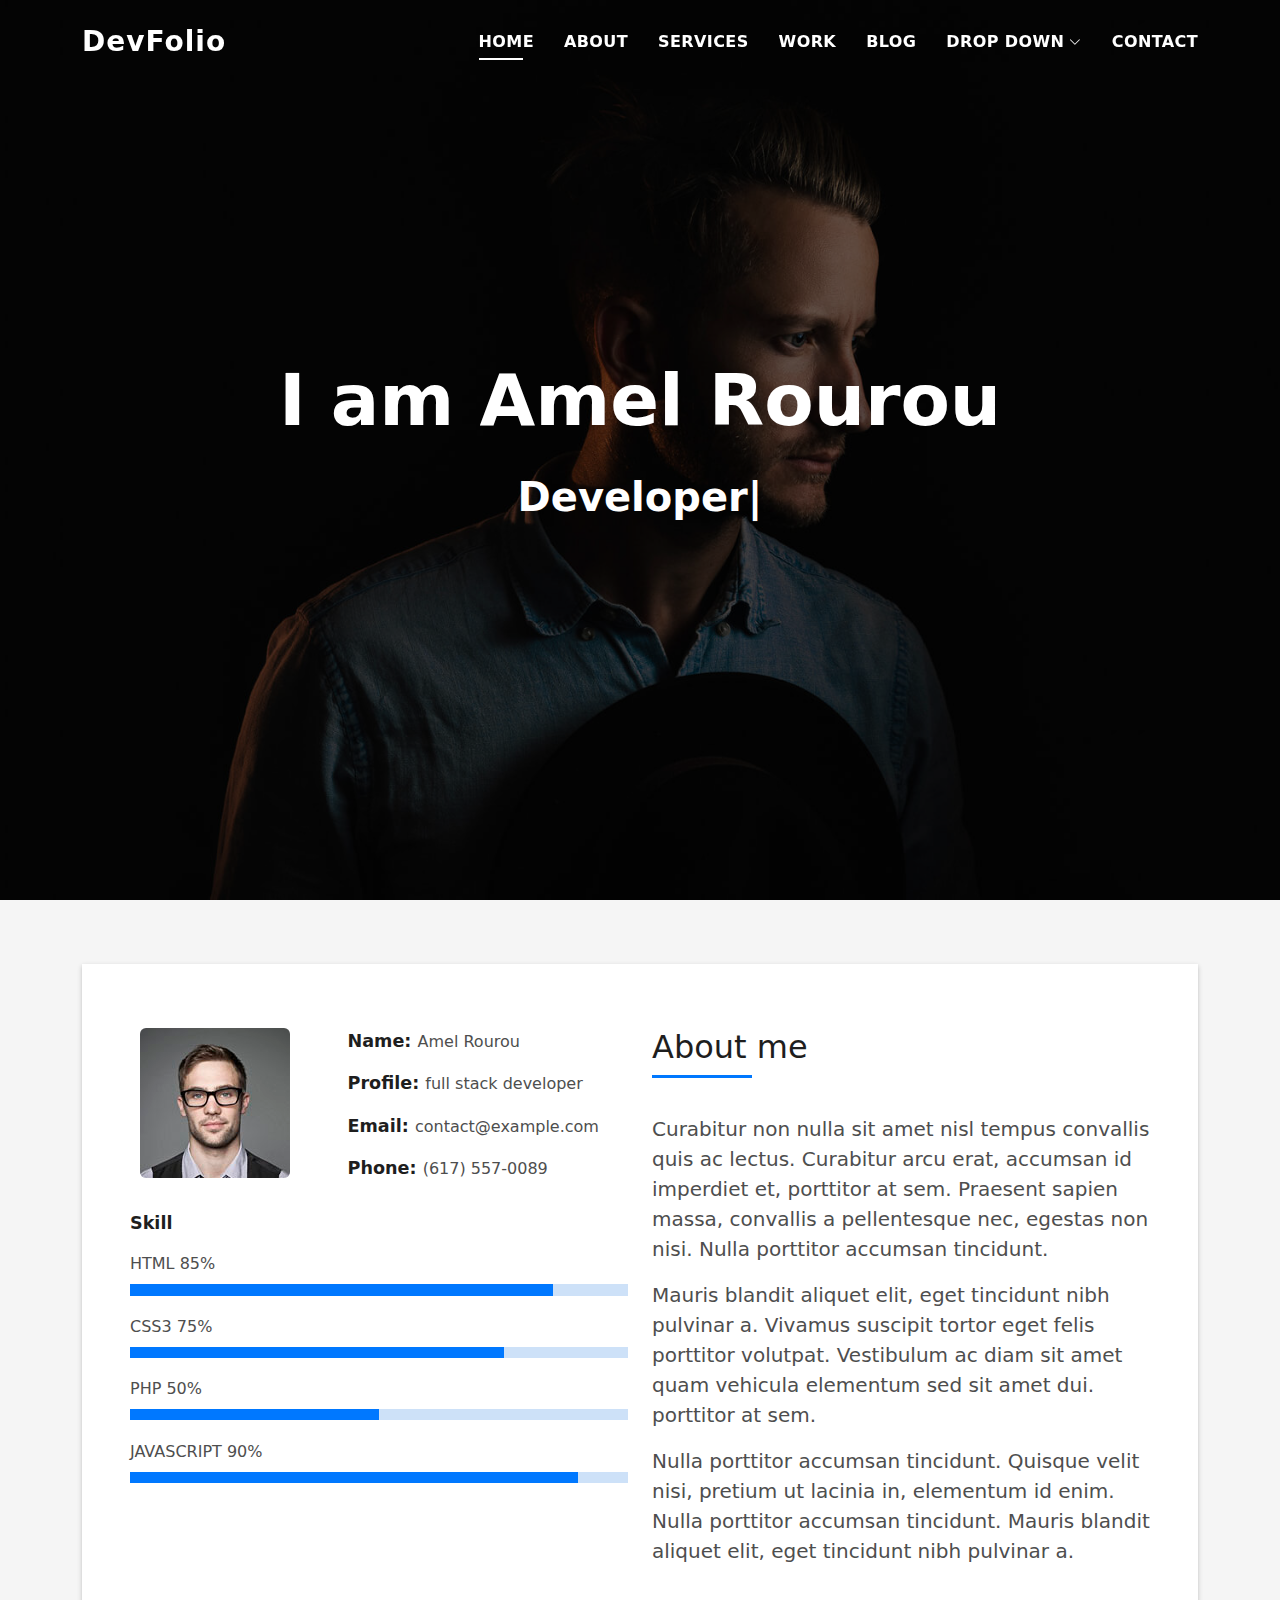
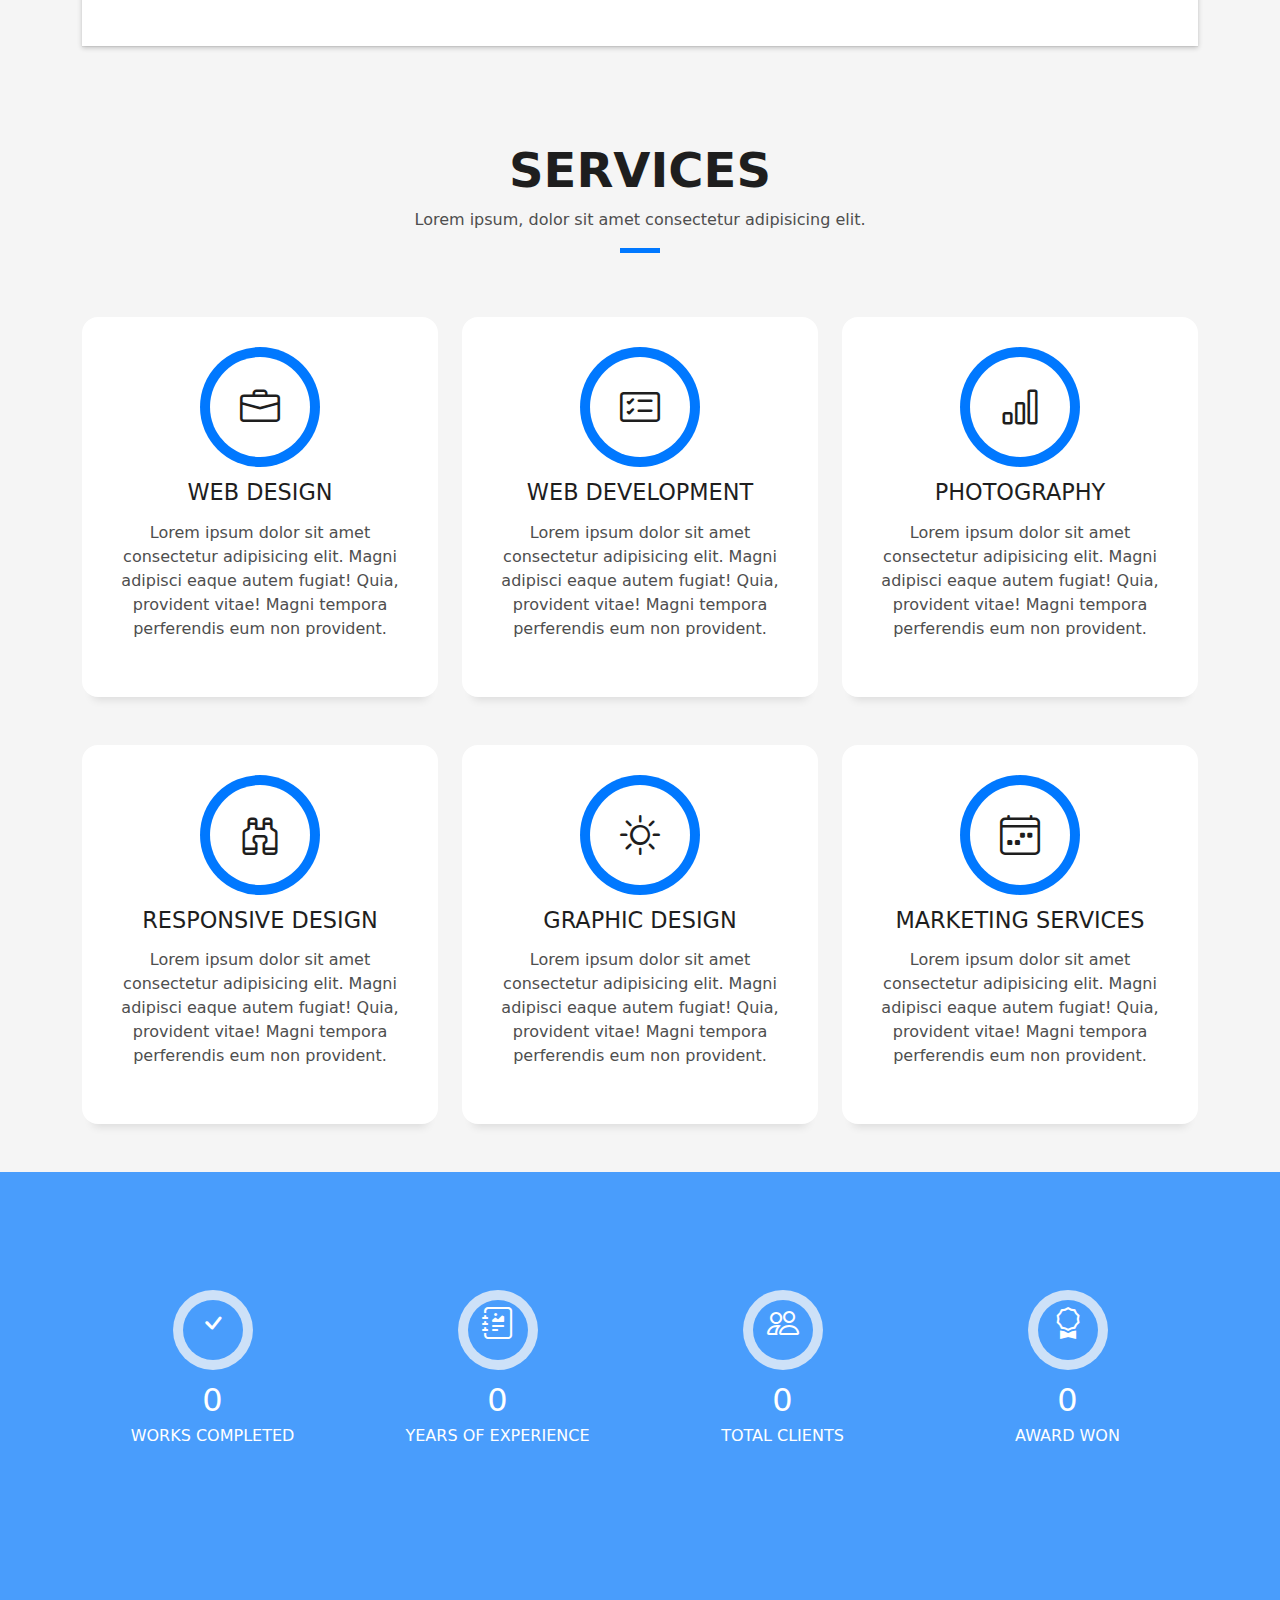
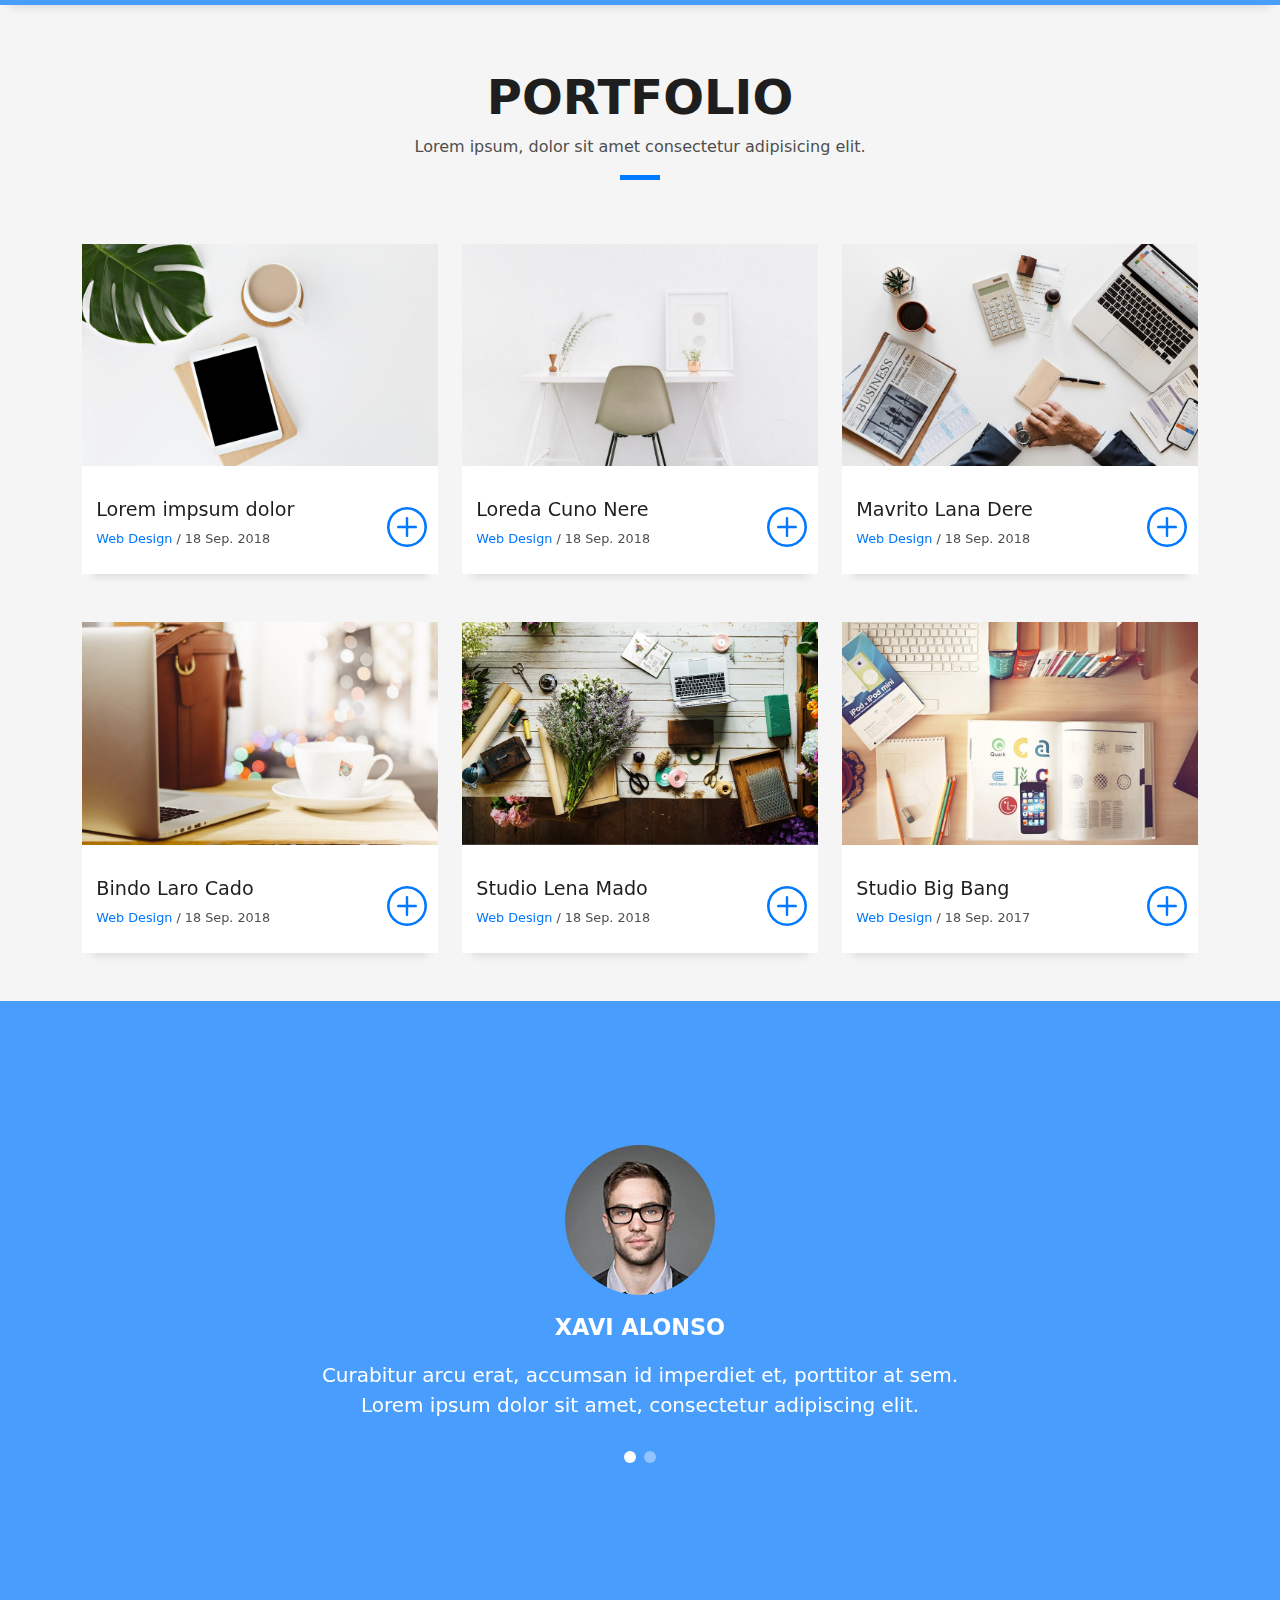
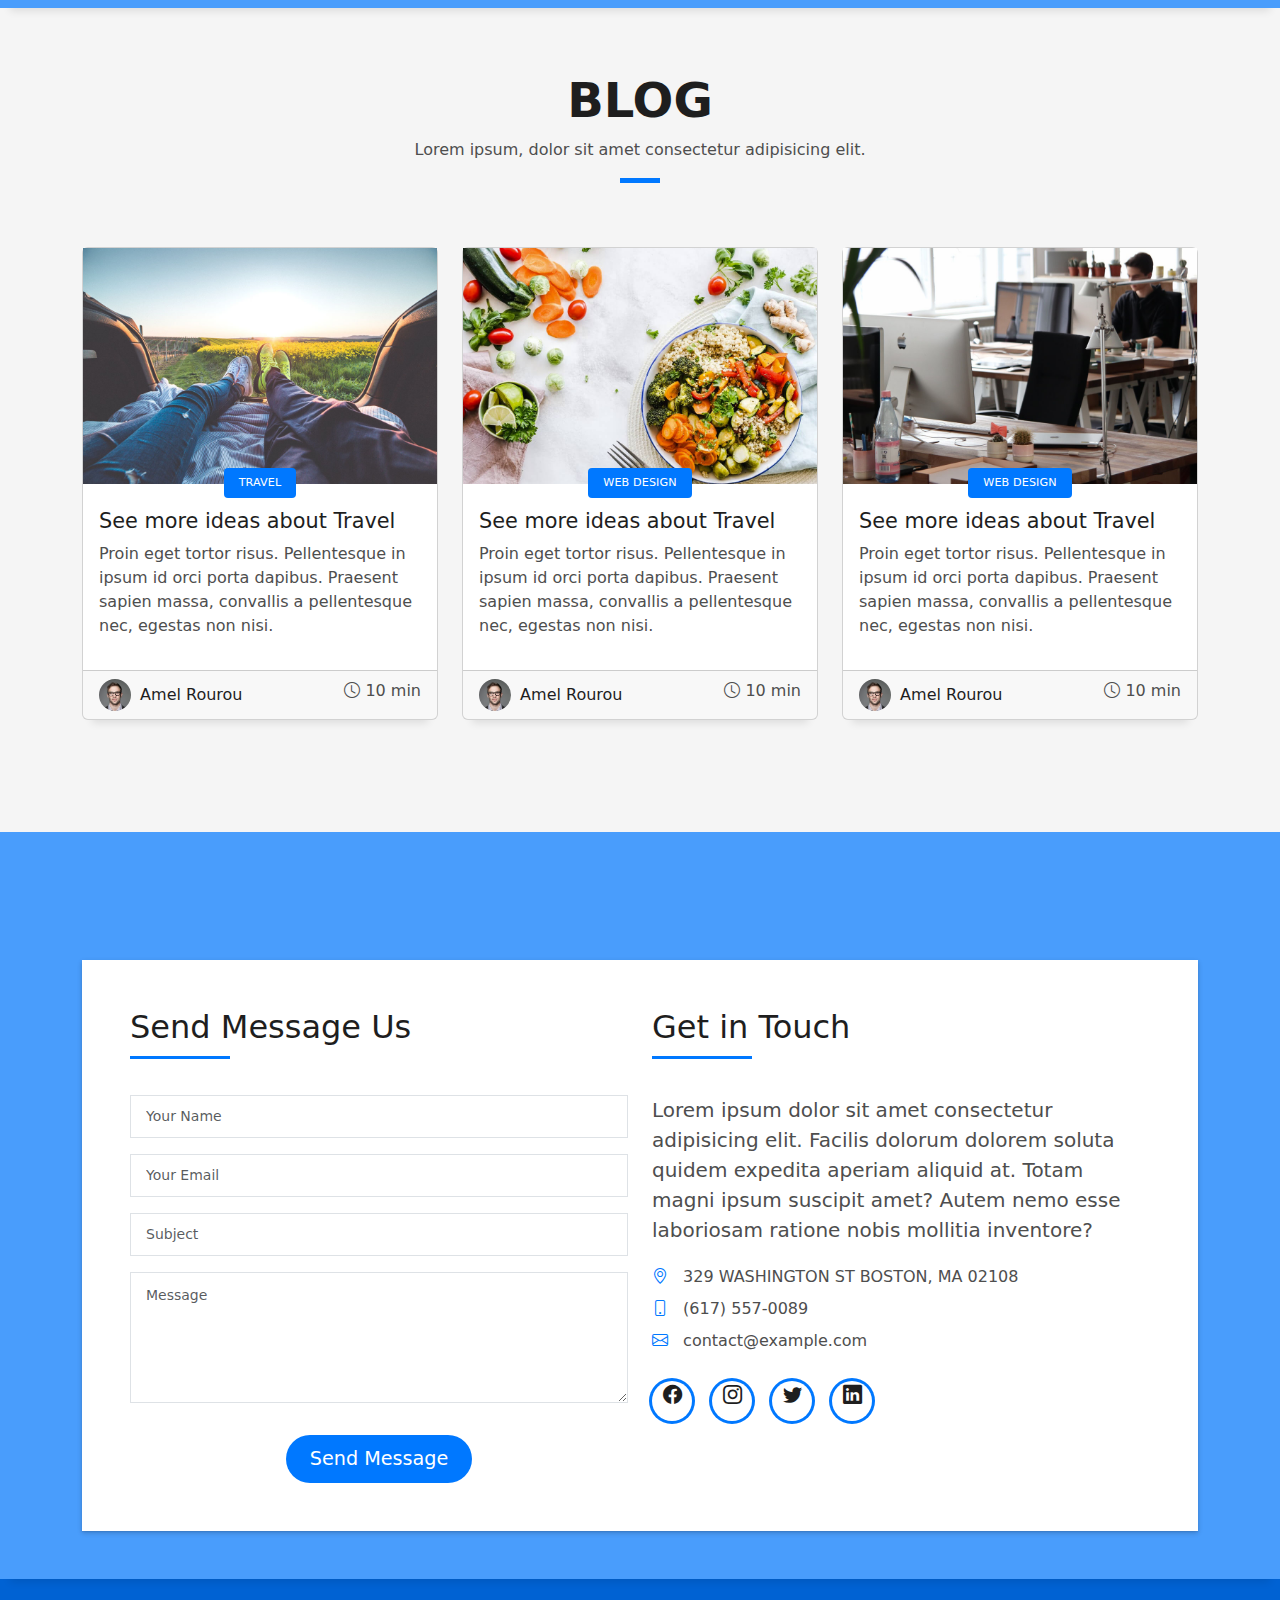
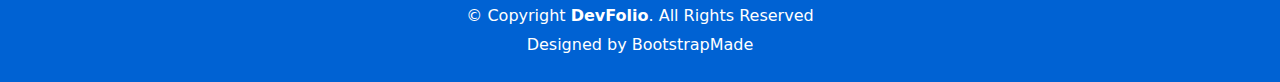
==== index.html @ 7b9ba99e "first commit" ====
<!DOCTYPE html>
<html lang="en">
  <head>
    <meta charset="utf-8" />
    <meta content="width=device-width, initial-scale=1.0" name="viewport" />

    <title>DevFolio Bootstrap Portfolio Template - Index</title>
    <meta content="" name="description" />
    <meta content="" name="keywords" />

    <!-- Favicons -->
    <link href="assets/img/favicon.png" rel="icon" />
    <link href="assets/img/apple-touch-icon.png" rel="apple-touch-icon" />

    <!-- Vendor CSS Files -->
    <link
      href="assets/vendor/bootstrap/css/bootstrap.min.css"
      rel="stylesheet"
    />
    <link
      href="assets/vendor/bootstrap-icons/bootstrap-icons.css"
      rel="stylesheet"
    />
    <link
      href="assets/vendor/glightbox/css/glightbox.min.css"
      rel="stylesheet"
    />
    <link href="assets/vendor/swiper/swiper-bundle.min.css" rel="stylesheet" />

    <!-- Template Main CSS File -->
    <link href="assets/css/style.css" rel="stylesheet" />

    <!-- =======================================================
  * Template Name: DevFolio
  * Updated: May 30 2023 with Bootstrap v5.3.0
  * Template URL: https://bootstrapmade.com/devfolio-bootstrap-portfolio-html-template/
  * Author: BootstrapMade.com
  * License: https://bootstrapmade.com/license/
  ======================================================== -->
  </head>

  <body>
    <!-- ======= Header ======= -->
    <header id="header" class="fixed-top">
      <div class="container d-flex align-items-center justify-content-between">
        <h1 class="logo"><a href="index.html">DevFolio</a></h1>
        <!-- Uncomment below if you prefer to use an image logo -->
        <!-- <a href="index.html" class="logo"><img src="assets/img/logo.png" alt="" class="img-fluid"></a>-->

        <nav id="navbar" class="navbar">
          <ul>
            <li><a class="nav-link scrollto active" href="#hero">Home</a></li>
            <li><a class="nav-link scrollto" href="#about">About</a></li>
            <li><a class="nav-link scrollto" href="#services">Services</a></li>
            <li><a class="nav-link scrollto" href="#work">Work</a></li>
            <li><a class="nav-link scrollto" href="#blog">Blog</a></li>
            <li class="dropdown">
              <a href="#"
                ><span>Drop Down</span> <i class="bi bi-chevron-down"></i
              ></a>
              <ul>
                <li><a href="#">Drop Down 1</a></li>
                <li class="dropdown">
                  <a href="#"
                    ><span>Deep Drop Down</span>
                    <i class="bi bi-chevron-right"></i
                  ></a>
                  <ul>
                    <li><a href="#">Deep Drop Down 1</a></li>
                    <li><a href="#">Deep Drop Down 2</a></li>
                    <li><a href="#">Deep Drop Down 3</a></li>
                    <li><a href="#">Deep Drop Down 4</a></li>
                    <li><a href="#">Deep Drop Down 5</a></li>
                  </ul>
                </li>
                <li><a href="#">Drop Down 2</a></li>
                <li><a href="#">Drop Down 3</a></li>
                <li><a href="#">Drop Down 4</a></li>
              </ul>
            </li>
            <li><a class="nav-link scrollto" href="#contact">Contact</a></li>
          </ul>
          <i class="bi bi-list mobile-nav-toggle"></i>
        </nav>
        <!-- .navbar -->
      </div>
    </header>
    <!-- End Header -->

    <!-- ======= Hero Section ======= -->
    <div
      id="hero"
      class="hero route bg-image"
      style="background-image: url(assets/img/hero-bg.jpg)"
    >
      <div class="overlay-itro"></div>
      <div class="hero-content display-table">
        <div class="table-cell">
          <div class="container">
            <!--<p class="display-6 color-d">Hello, world!</p>-->
            <h1 class="hero-title mb-4">I am Amel Rourou</h1>
            <p class="hero-subtitle">
              <span
                class="typed"
                data-typed-items=" Developer, Designer, Data ...."
              ></span>
            </p>
            <!-- <p class="pt-3"><a class="btn btn-primary btn js-scroll px-4" href="#about" role="button">Learn More</a></p> -->
          </div>
        </div>
      </div>
    </div>
    <!-- End Hero Section -->

    <main id="main">
      <!-- ======= About Section ======= -->
      <section id="about" class="about-mf sect-pt4 route">
        <div class="container">
          <div class="row">
            <div class="col-sm-12">
              <div class="box-shadow-full">
                <div class="row">
                  <div class="col-md-6">
                    <div class="row">
                      <div class="col-sm-6 col-md-5">
                        <div class="about-img">
                          <img
                            src="assets/img/testimonial-2.jpg"
                            class="img-fluid rounded b-shadow-a"
                            alt=""
                          />
                        </div>
                      </div>
                      <div class="col-sm-6 col-md-7">
                        <div class="about-info">
                          <p>
                            <span class="title-s">Name: </span>
                            <span>Amel Rourou</span>
                          </p>
                          <p>
                            <span class="title-s">Profile: </span>
                            <span>full stack developer</span>
                          </p>
                          <p>
                            <span class="title-s">Email: </span>
                            <span>contact@example.com</span>
                          </p>
                          <p>
                            <span class="title-s">Phone: </span>
                            <span>(617) 557-0089</span>
                          </p>
                        </div>
                      </div>
                    </div>
                    <div class="skill-mf">
                      <p class="title-s">Skill</p>
                      <span>HTML</span> <span class="pull-right">85%</span>
                      <div class="progress">
                        <div
                          class="progress-bar"
                          role="progressbar"
                          style="width: 85%"
                          aria-valuenow="85"
                          aria-valuemin="0"
                          aria-valuemax="100"
                        ></div>
                      </div>
                      <span>CSS3</span> <span class="pull-right">75%</span>
                      <div class="progress">
                        <div
                          class="progress-bar"
                          role="progressbar"
                          style="width: 75%"
                          aria-valuenow="75"
                          aria-valuemin="0"
                          aria-valuemax="100"
                        ></div>
                      </div>
                      <span>PHP</span> <span class="pull-right">50%</span>
                      <div class="progress">
                        <div
                          class="progress-bar"
                          role="progressbar"
                          style="width: 50%"
                          aria-valuenow="50"
                          aria-valuemin="0"
                          aria-valuemax="100"
                        ></div>
                      </div>
                      <span>JAVASCRIPT</span>
                      <span class="pull-right">90%</span>
                      <div class="progress">
                        <div
                          class="progress-bar"
                          role="progressbar"
                          style="width: 90%"
                          aria-valuenow="90"
                          aria-valuemin="0"
                          aria-valuemax="100"
                        ></div>
                      </div>
                    </div>
                  </div>
                  <div class="col-md-6">
                    <div class="about-me pt-4 pt-md-0">
                      <div class="title-box-2">
                        <h5 class="title-left">About me</h5>
                      </div>
                      <p class="lead">
                        Curabitur non nulla sit amet nisl tempus convallis quis
                        ac lectus. Curabitur arcu erat, accumsan id imperdiet
                        et, porttitor at sem. Praesent sapien massa, convallis a
                        pellentesque nec, egestas non nisi. Nulla porttitor
                        accumsan tincidunt.
                      </p>
                      <p class="lead">
                        Mauris blandit aliquet elit, eget tincidunt nibh
                        pulvinar a. Vivamus suscipit tortor eget felis porttitor
                        volutpat. Vestibulum ac diam sit amet quam vehicula
                        elementum sed sit amet dui. porttitor at sem.
                      </p>
                      <p class="lead">
                        Nulla porttitor accumsan tincidunt. Quisque velit nisi,
                        pretium ut lacinia in, elementum id enim. Nulla
                        porttitor accumsan tincidunt. Mauris blandit aliquet
                        elit, eget tincidunt nibh pulvinar a.
                      </p>
                    </div>
                  </div>
                </div>
              </div>
            </div>
          </div>
        </div>
      </section>
      <!-- End About Section -->

      <!-- ======= Services Section ======= -->
      <section id="services" class="services-mf pt-5 route">
        <div class="container">
          <div class="row">
            <div class="col-sm-12">
              <div class="title-box text-center">
                <h3 class="title-a">Services</h3>
                <p class="subtitle-a">
                  Lorem ipsum, dolor sit amet consectetur adipisicing elit.
                </p>
                <div class="line-mf"></div>
              </div>
            </div>
          </div>
          <div class="row">
            <div class="col-md-4">
              <div class="service-box">
                <div class="service-ico">
                  <span class="ico-circle"
                    ><i class="bi bi-briefcase"></i
                  ></span>
                </div>
                <div class="service-content">
                  <h2 class="s-title">Web Design</h2>
                  <p class="s-description text-center">
                    Lorem ipsum dolor sit amet consectetur adipisicing elit.
                    Magni adipisci eaque autem fugiat! Quia, provident vitae!
                    Magni tempora perferendis eum non provident.
                  </p>
                </div>
              </div>
            </div>
            <div class="col-md-4">
              <div class="service-box">
                <div class="service-ico">
                  <span class="ico-circle"
                    ><i class="bi bi-card-checklist"></i
                  ></span>
                </div>
                <div class="service-content">
                  <h2 class="s-title">Web Development</h2>
                  <p class="s-description text-center">
                    Lorem ipsum dolor sit amet consectetur adipisicing elit.
                    Magni adipisci eaque autem fugiat! Quia, provident vitae!
                    Magni tempora perferendis eum non provident.
                  </p>
                </div>
              </div>
            </div>
            <div class="col-md-4">
              <div class="service-box">
                <div class="service-ico">
                  <span class="ico-circle"
                    ><i class="bi bi-bar-chart"></i
                  ></span>
                </div>
                <div class="service-content">
                  <h2 class="s-title">Photography</h2>
                  <p class="s-description text-center">
                    Lorem ipsum dolor sit amet consectetur adipisicing elit.
                    Magni adipisci eaque autem fugiat! Quia, provident vitae!
                    Magni tempora perferendis eum non provident.
                  </p>
                </div>
              </div>
            </div>
            <div class="col-md-4">
              <div class="service-box">
                <div class="service-ico">
                  <span class="ico-circle"
                    ><i class="bi bi-binoculars"></i
                  ></span>
                </div>
                <div class="service-content">
                  <h2 class="s-title">Responsive Design</h2>
                  <p class="s-description text-center">
                    Lorem ipsum dolor sit amet consectetur adipisicing elit.
                    Magni adipisci eaque autem fugiat! Quia, provident vitae!
                    Magni tempora perferendis eum non provident.
                  </p>
                </div>
              </div>
            </div>
            <div class="col-md-4">
              <div class="service-box">
                <div class="service-ico">
                  <span class="ico-circle"
                    ><i class="bi bi-brightness-high"></i
                  ></span>
                </div>
                <div class="service-content">
                  <h2 class="s-title">Graphic Design</h2>
                  <p class="s-description text-center">
                    Lorem ipsum dolor sit amet consectetur adipisicing elit.
                    Magni adipisci eaque autem fugiat! Quia, provident vitae!
                    Magni tempora perferendis eum non provident.
                  </p>
                </div>
              </div>
            </div>
            <div class="col-md-4">
              <div class="service-box">
                <div class="service-ico">
                  <span class="ico-circle"
                    ><i class="bi bi-calendar4-week"></i
                  ></span>
                </div>
                <div class="service-content">
                  <h2 class="s-title">Marketing Services</h2>
                  <p class="s-description text-center">
                    Lorem ipsum dolor sit amet consectetur adipisicing elit.
                    Magni adipisci eaque autem fugiat! Quia, provident vitae!
                    Magni tempora perferendis eum non provident.
                  </p>
                </div>
              </div>
            </div>
          </div>
        </div>
      </section>
      <!-- End Services Section -->

      <!-- ======= Counter Section ======= -->
      <div
        class="section-counter paralax-mf bg-image"
        style="background-image: url(assets/img/counters-bg.jpg)"
      >
        <div class="overlay-mf"></div>
        <div class="container position-relative">
          <div class="row">
            <div class="col-sm-3 col-lg-3">
              <div class="counter-box counter-box pt-4 pt-md-0">
                <div class="counter-ico">
                  <span class="ico-circle"><i class="bi bi-check"></i></span>
                </div>
                <div class="counter-num">
                  <p
                    data-purecounter-start="0"
                    data-purecounter-end="450"
                    data-purecounter-duration="1"
                    class="counter purecounter"
                  ></p>
                  <span class="counter-text">WORKS COMPLETED</span>
                </div>
              </div>
            </div>
            <div class="col-sm-3 col-lg-3">
              <div class="counter-box pt-4 pt-md-0">
                <div class="counter-ico">
                  <span class="ico-circle"
                    ><i class="bi bi-journal-richtext"></i
                  ></span>
                </div>
                <div class="counter-num">
                  <p
                    data-purecounter-start="0"
                    data-purecounter-end="25"
                    data-purecounter-duration="1"
                    class="counter purecounter"
                  ></p>
                  <span class="counter-text">YEARS OF EXPERIENCE</span>
                </div>
              </div>
            </div>
            <div class="col-sm-3 col-lg-3">
              <div class="counter-box pt-4 pt-md-0">
                <div class="counter-ico">
                  <span class="ico-circle"><i class="bi bi-people"></i></span>
                </div>
                <div class="counter-num">
                  <p
                    data-purecounter-start="0"
                    data-purecounter-end="550"
                    data-purecounter-duration="1"
                    class="counter purecounter"
                  ></p>
                  <span class="counter-text">TOTAL CLIENTS</span>
                </div>
              </div>
            </div>
            <div class="col-sm-3 col-lg-3">
              <div class="counter-box pt-4 pt-md-0">
                <div class="counter-ico">
                  <span class="ico-circle"><i class="bi bi-award"></i></span>
                </div>
                <div class="counter-num">
                  <p
                    data-purecounter-start="0"
                    data-purecounter-end="48"
                    data-purecounter-duration="1"
                    class="counter purecounter"
                  ></p>
                  <span class="counter-text">AWARD WON</span>
                </div>
              </div>
            </div>
          </div>
        </div>
      </div>
      <!-- End Counter Section -->

      <!-- ======= Portfolio Section ======= -->
      <section id="work" class="portfolio-mf sect-pt4 route">
        <div class="container">
          <div class="row">
            <div class="col-sm-12">
              <div class="title-box text-center">
                <h3 class="title-a">Portfolio</h3>
                <p class="subtitle-a">
                  Lorem ipsum, dolor sit amet consectetur adipisicing elit.
                </p>
                <div class="line-mf"></div>
              </div>
            </div>
          </div>
          <div class="row">
            <div class="col-md-4">
              <div class="work-box">
                <a
                  href="assets/img/work-1.jpg"
                  data-gallery="portfolioGallery"
                  class="portfolio-lightbox"
                >
                  <div class="work-img">
                    <img src="assets/img/work-1.jpg" alt="" class="img-fluid" />
                  </div>
                </a>
                <div class="work-content">
                  <div class="row">
                    <div class="col-sm-8">
                      <h2 class="w-title">Lorem impsum dolor</h2>
                      <div class="w-more">
                        <span class="w-ctegory">Web Design</span> /
                        <span class="w-date">18 Sep. 2018</span>
                      </div>
                    </div>
                    <div class="col-sm-4">
                      <div class="w-like">
                        <a href="portfolio-details.html">
                          <span class="bi bi-plus-circle"></span
                        ></a>
                      </div>
                    </div>
                  </div>
                </div>
              </div>
            </div>
            <div class="col-md-4">
              <div class="work-box">
                <a
                  href="assets/img/work-2.jpg"
                  data-gallery="portfolioGallery"
                  class="portfolio-lightbox"
                >
                  <div class="work-img">
                    <img src="assets/img/work-2.jpg" alt="" class="img-fluid" />
                  </div>
                </a>
                <div class="work-content">
                  <div class="row">
                    <div class="col-sm-8">
                      <h2 class="w-title">Loreda Cuno Nere</h2>
                      <div class="w-more">
                        <span class="w-ctegory">Web Design</span> /
                        <span class="w-date">18 Sep. 2018</span>
                      </div>
                    </div>
                    <div class="col-sm-4">
                      <div class="w-like">
                        <a href="portfolio-details.html">
                          <span class="bi bi-plus-circle"></span
                        ></a>
                      </div>
                    </div>
                  </div>
                </div>
              </div>
            </div>
            <div class="col-md-4">
              <div class="work-box">
                <a
                  href="assets/img/work-3.jpg"
                  data-gallery="portfolioGallery"
                  class="portfolio-lightbox"
                >
                  <div class="work-img">
                    <img src="assets/img/work-3.jpg" alt="" class="img-fluid" />
                  </div>
                </a>
                <div class="work-content">
                  <div class="row">
                    <div class="col-sm-8">
                      <h2 class="w-title">Mavrito Lana Dere</h2>
                      <div class="w-more">
                        <span class="w-ctegory">Web Design</span> /
                        <span class="w-date">18 Sep. 2018</span>
                      </div>
                    </div>
                    <div class="col-sm-4">
                      <div class="w-like">
                        <a href="portfolio-details.html">
                          <span class="bi bi-plus-circle"></span
                        ></a>
                      </div>
                    </div>
                  </div>
                </div>
              </div>
            </div>
            <div class="col-md-4">
              <div class="work-box">
                <a
                  href="assets/img/work-4.jpg"
                  data-gallery="portfolioGallery"
                  class="portfolio-lightbox"
                >
                  <div class="work-img">
                    <img src="assets/img/work-4.jpg" alt="" class="img-fluid" />
                  </div>
                </a>
                <div class="work-content">
                  <div class="row">
                    <div class="col-sm-8">
                      <h2 class="w-title">Bindo Laro Cado</h2>
                      <div class="w-more">
                        <span class="w-ctegory">Web Design</span> /
                        <span class="w-date">18 Sep. 2018</span>
                      </div>
                    </div>
                    <div class="col-sm-4">
                      <div class="w-like">
                        <a href="portfolio-details.html">
                          <span class="bi bi-plus-circle"></span
                        ></a>
                      </div>
                    </div>
                  </div>
                </div>
              </div>
            </div>
            <div class="col-md-4">
              <div class="work-box">
                <a
                  href="assets/img/work-5.jpg"
                  data-gallery="portfolioGallery"
                  class="portfolio-lightbox"
                >
                  <div class="work-img">
                    <img src="assets/img/work-5.jpg" alt="" class="img-fluid" />
                  </div>
                </a>
                <div class="work-content">
                  <div class="row">
                    <div class="col-sm-8">
                      <h2 class="w-title">Studio Lena Mado</h2>
                      <div class="w-more">
                        <span class="w-ctegory">Web Design</span> /
                        <span class="w-date">18 Sep. 2018</span>
                      </div>
                    </div>
                    <div class="col-sm-4">
                      <div class="w-like">
                        <a href="portfolio-details.html">
                          <span class="bi bi-plus-circle"></span
                        ></a>
                      </div>
                    </div>
                  </div>
                </div>
              </div>
            </div>
            <div class="col-md-4">
              <div class="work-box">
                <a
                  href="assets/img/work-6.jpg"
                  data-gallery="portfolioGallery"
                  class="portfolio-lightbox"
                >
                  <div class="work-img">
                    <img src="assets/img/work-6.jpg" alt="" class="img-fluid" />
                  </div>
                </a>
                <div class="work-content">
                  <div class="row">
                    <div class="col-sm-8">
                      <h2 class="w-title">Studio Big Bang</h2>
                      <div class="w-more">
                        <span class="w-ctegory">Web Design</span> /
                        <span class="w-date">18 Sep. 2017</span>
                      </div>
                    </div>
                    <div class="col-sm-4">
                      <div class="w-like">
                        <a href="portfolio-details.html">
                          <span class="bi bi-plus-circle"></span
                        ></a>
                      </div>
                    </div>
                  </div>
                </div>
              </div>
            </div>
          </div>
        </div>
      </section>
      <!-- End Portfolio Section -->

      <!-- ======= Testimonials Section ======= -->
      <div
        class="testimonials paralax-mf bg-image"
        style="background-image: url(assets/img/overlay-bg.jpg)"
      >
        <div class="overlay-mf"></div>
        <div class="container">
          <div class="row">
            <div class="col-md-12">
              <div
                class="testimonials-slider swiper"
                data-aos="fade-up"
                data-aos-delay="100"
              >
                <div class="swiper-wrapper">
                  <div class="swiper-slide">
                    <div class="testimonial-box">
                      <div class="author-test">
                        <img
                          src="assets/img/testimonial-2.jpg"
                          alt=""
                          class="rounded-circle b-shadow-a"
                        />
                        <span class="author">Xavi Alonso</span>
                      </div>
                      <div class="content-test">
                        <p class="description lead">
                          Curabitur arcu erat, accumsan id imperdiet et,
                          porttitor at sem. Lorem ipsum dolor sit amet,
                          consectetur adipiscing elit.
                        </p>
                      </div>
                    </div>
                  </div>
                  <!-- End testimonial item -->

                  <div class="swiper-slide">
                    <div class="testimonial-box">
                      <div class="author-test">
                        <img
                          src="assets/img/testimonial-4.jpg"
                          alt=""
                          class="rounded-circle b-shadow-a"
                        />
                        <span class="author">Marta Socrate</span>
                      </div>
                      <div class="content-test">
                        <p class="description lead">
                          Curabitur arcu erat, accumsan id imperdiet et,
                          porttitor at sem. Lorem ipsum dolor sit amet,
                          consectetur adipiscing elit.
                        </p>
                      </div>
                    </div>
                  </div>
                  <!-- End testimonial item -->
                </div>
                <div class="swiper-pagination"></div>
              </div>

              <!-- <div id="testimonial-mf" class="owl-carousel owl-theme">

        </div> -->
            </div>
          </div>
        </div>
      </div>
      <!-- End Testimonials Section -->

      <!-- ======= Blog Section ======= -->
      <section id="blog" class="blog-mf sect-pt4 route">
        <div class="container">
          <div class="row">
            <div class="col-sm-12">
              <div class="title-box text-center">
                <h3 class="title-a">Blog</h3>
                <p class="subtitle-a">
                  Lorem ipsum, dolor sit amet consectetur adipisicing elit.
                </p>
                <div class="line-mf"></div>
              </div>
            </div>
          </div>
          <div class="row">
            <div class="col-md-4">
              <div class="card card-blog">
                <div class="card-img">
                  <a href="blog-single.html"
                    ><img src="assets/img/post-1.jpg" alt="" class="img-fluid"
                  /></a>
                </div>
                <div class="card-body">
                  <div class="card-category-box">
                    <div class="card-category">
                      <h6 class="category">Travel</h6>
                    </div>
                  </div>
                  <h3 class="card-title">
                    <a href="blog-single.html">See more ideas about Travel</a>
                  </h3>
                  <p class="card-description">
                    Proin eget tortor risus. Pellentesque in ipsum id orci porta
                    dapibus. Praesent sapien massa, convallis a pellentesque
                    nec, egestas non nisi.
                  </p>
                </div>
                <div class="card-footer">
                  <div class="post-author">
                    <a href="#">
                      <img
                        src="assets/img/testimonial-2.jpg"
                        alt=""
                        class="avatar rounded-circle"
                      />
                      <span class="author">Amel Rourou</span>
                    </a>
                  </div>
                  <div class="post-date">
                    <span class="bi bi-clock"></span> 10 min
                  </div>
                </div>
              </div>
            </div>
            <div class="col-md-4">
              <div class="card card-blog">
                <div class="card-img">
                  <a href="blog-single.html"
                    ><img src="assets/img/post-2.jpg" alt="" class="img-fluid"
                  /></a>
                </div>
                <div class="card-body">
                  <div class="card-category-box">
                    <div class="card-category">
                      <h6 class="category">Web Design</h6>
                    </div>
                  </div>
                  <h3 class="card-title">
                    <a href="blog-single.html">See more ideas about Travel</a>
                  </h3>
                  <p class="card-description">
                    Proin eget tortor risus. Pellentesque in ipsum id orci porta
                    dapibus. Praesent sapien massa, convallis a pellentesque
                    nec, egestas non nisi.
                  </p>
                </div>
                <div class="card-footer">
                  <div class="post-author">
                    <a href="#">
                      <img
                        src="assets/img/testimonial-2.jpg"
                        alt=""
                        class="avatar rounded-circle"
                      />
                      <span class="author">Amel Rourou</span>
                    </a>
                  </div>
                  <div class="post-date">
                    <span class="bi bi-clock"></span> 10 min
                  </div>
                </div>
              </div>
            </div>
            <div class="col-md-4">
              <div class="card card-blog">
                <div class="card-img">
                  <a href="blog-single.html"
                    ><img src="assets/img/post-3.jpg" alt="" class="img-fluid"
                  /></a>
                </div>
                <div class="card-body">
                  <div class="card-category-box">
                    <div class="card-category">
                      <h6 class="category">Web Design</h6>
                    </div>
                  </div>
                  <h3 class="card-title">
                    <a href="blog-single.html">See more ideas about Travel</a>
                  </h3>
                  <p class="card-description">
                    Proin eget tortor risus. Pellentesque in ipsum id orci porta
                    dapibus. Praesent sapien massa, convallis a pellentesque
                    nec, egestas non nisi.
                  </p>
                </div>
                <div class="card-footer">
                  <div class="post-author">
                    <a href="#">
                      <img
                        src="assets/img/testimonial-2.jpg"
                        alt=""
                        class="avatar rounded-circle"
                      />
                      <span class="author">Amel Rourou</span>
                    </a>
                  </div>
                  <div class="post-date">
                    <span class="bi bi-clock"></span> 10 min
                  </div>
                </div>
              </div>
            </div>
          </div>
        </div>
      </section>
      <!-- End Blog Section -->

      <!-- ======= Contact Section ======= -->
      <section
        id="contact"
        class="paralax-mf footer-paralax bg-image sect-mt4 route"
        style="background-image: url(assets/img/overlay-bg.jpg)"
      >
        <div class="overlay-mf"></div>
        <div class="container">
          <div class="row">
            <div class="col-sm-12">
              <div class="contact-mf">
                <div id="contact" class="box-shadow-full">
                  <div class="row">
                    <div class="col-md-6">
                      <div class="title-box-2">
                        <h5 class="title-left">Send Message Us</h5>
                      </div>
                      <div>
                        <form
                          action="forms/contact.php"
                          method="post"
                          role="form"
                          class="php-email-form"
                        >
                          <div class="row">
                            <div class="col-md-12 mb-3">
                              <div class="form-group">
                                <input
                                  type="text"
                                  name="name"
                                  class="form-control"
                                  id="name"
                                  placeholder="Your Name"
                                  required
                                />
                              </div>
                            </div>
                            <div class="col-md-12 mb-3">
                              <div class="form-group">
                                <input
                                  type="email"
                                  class="form-control"
                                  name="email"
                                  id="email"
                                  placeholder="Your Email"
                                  required
                                />
                              </div>
                            </div>
                            <div class="col-md-12 mb-3">
                              <div class="form-group">
                                <input
                                  type="text"
                                  class="form-control"
                                  name="subject"
                                  id="subject"
                                  placeholder="Subject"
                                  required
                                />
                              </div>
                            </div>
                            <div class="col-md-12">
                              <div class="form-group">
                                <textarea
                                  class="form-control"
                                  name="message"
                                  rows="5"
                                  placeholder="Message"
                                  required
                                ></textarea>
                              </div>
                            </div>
                            <div class="col-md-12 text-center my-3">
                              <div class="loading">Loading</div>
                              <div class="error-message"></div>
                              <div class="sent-message">
                                Your message has been sent. Thank you!
                              </div>
                            </div>
                            <div class="col-md-12 text-center">
                              <button
                                type="submit"
                                class="button button-a button-big button-rouded"
                              >
                                Send Message
                              </button>
                            </div>
                          </div>
                        </form>
                      </div>
                    </div>
                    <div class="col-md-6">
                      <div class="title-box-2 pt-4 pt-md-0">
                        <h5 class="title-left">Get in Touch</h5>
                      </div>
                      <div class="more-info">
                        <p class="lead">
                          Lorem ipsum dolor sit amet consectetur adipisicing
                          elit. Facilis dolorum dolorem soluta quidem expedita
                          aperiam aliquid at. Totam magni ipsum suscipit amet?
                          Autem nemo esse laboriosam ratione nobis mollitia
                          inventore?
                        </p>
                        <ul class="list-ico">
                          <li>
                            <span class="bi bi-geo-alt"></span> 329 WASHINGTON
                            ST BOSTON, MA 02108
                          </li>
                          <li>
                            <span class="bi bi-phone"></span> (617) 557-0089
                          </li>
                          <li>
                            <span class="bi bi-envelope"></span>
                            contact@example.com
                          </li>
                        </ul>
                      </div>
                      <div class="socials">
                        <ul>
                          <li>
                            <a href=""
                              ><span class="ico-circle"
                                ><i class="bi bi-facebook"></i></span
                            ></a>
                          </li>
                          <li>
                            <a href=""
                              ><span class="ico-circle"
                                ><i class="bi bi-instagram"></i></span
                            ></a>
                          </li>
                          <li>
                            <a href=""
                              ><span class="ico-circle"
                                ><i class="bi bi-twitter"></i></span
                            ></a>
                          </li>
                          <li>
                            <a href=""
                              ><span class="ico-circle"
                                ><i class="bi bi-linkedin"></i></span
                            ></a>
                          </li>
                        </ul>
                      </div>
                    </div>
                  </div>
                </div>
              </div>
            </div>
          </div>
        </div>
      </section>
      <!-- End Contact Section -->
    </main>
    <!-- End #main -->

    <!-- ======= Footer ======= -->
    <footer>
      <div class="container">
        <div class="row">
          <div class="col-sm-12">
            <div class="copyright-box">
              <p class="copyright">
                &copy; Copyright <strong>DevFolio</strong>. All Rights Reserved
              </p>
              <div class="credits">
                <!--
              All the links in the footer should remain intact.
              You can delete the links only if you purchased the pro version.
              Licensing information: https://bootstrapmade.com/license/
              Purchase the pro version with working PHP/AJAX contact form: https://bootstrapmade.com/buy/?theme=DevFolio
            -->
                Designed by
                <a href="https://bootstrapmade.com/">BootstrapMade</a>
              </div>
            </div>
          </div>
        </div>
      </div>
    </footer>
    <!-- End  Footer -->

    <div id="preloader"></div>
    <a
      href="#"
      class="back-to-top d-flex align-items-center justify-content-center"
      ><i class="bi bi-arrow-up-short"></i
    ></a>

    <!-- Vendor JS Files -->
    <script src="assets/vendor/purecounter/purecounter_vanilla.js"></script>
    <script src="assets/vendor/bootstrap/js/bootstrap.bundle.min.js"></script>
    <script src="assets/vendor/glightbox/js/glightbox.min.js"></script>
    <script src="assets/vendor/swiper/swiper-bundle.min.js"></script>
    <script src="assets/vendor/typed.js/typed.umd.js"></script>
    <script src="assets/vendor/php-email-form/validate.js"></script>

    <!-- Template Main JS File -->
    <script src="assets/js/main.js"></script>
  </body>
</html>
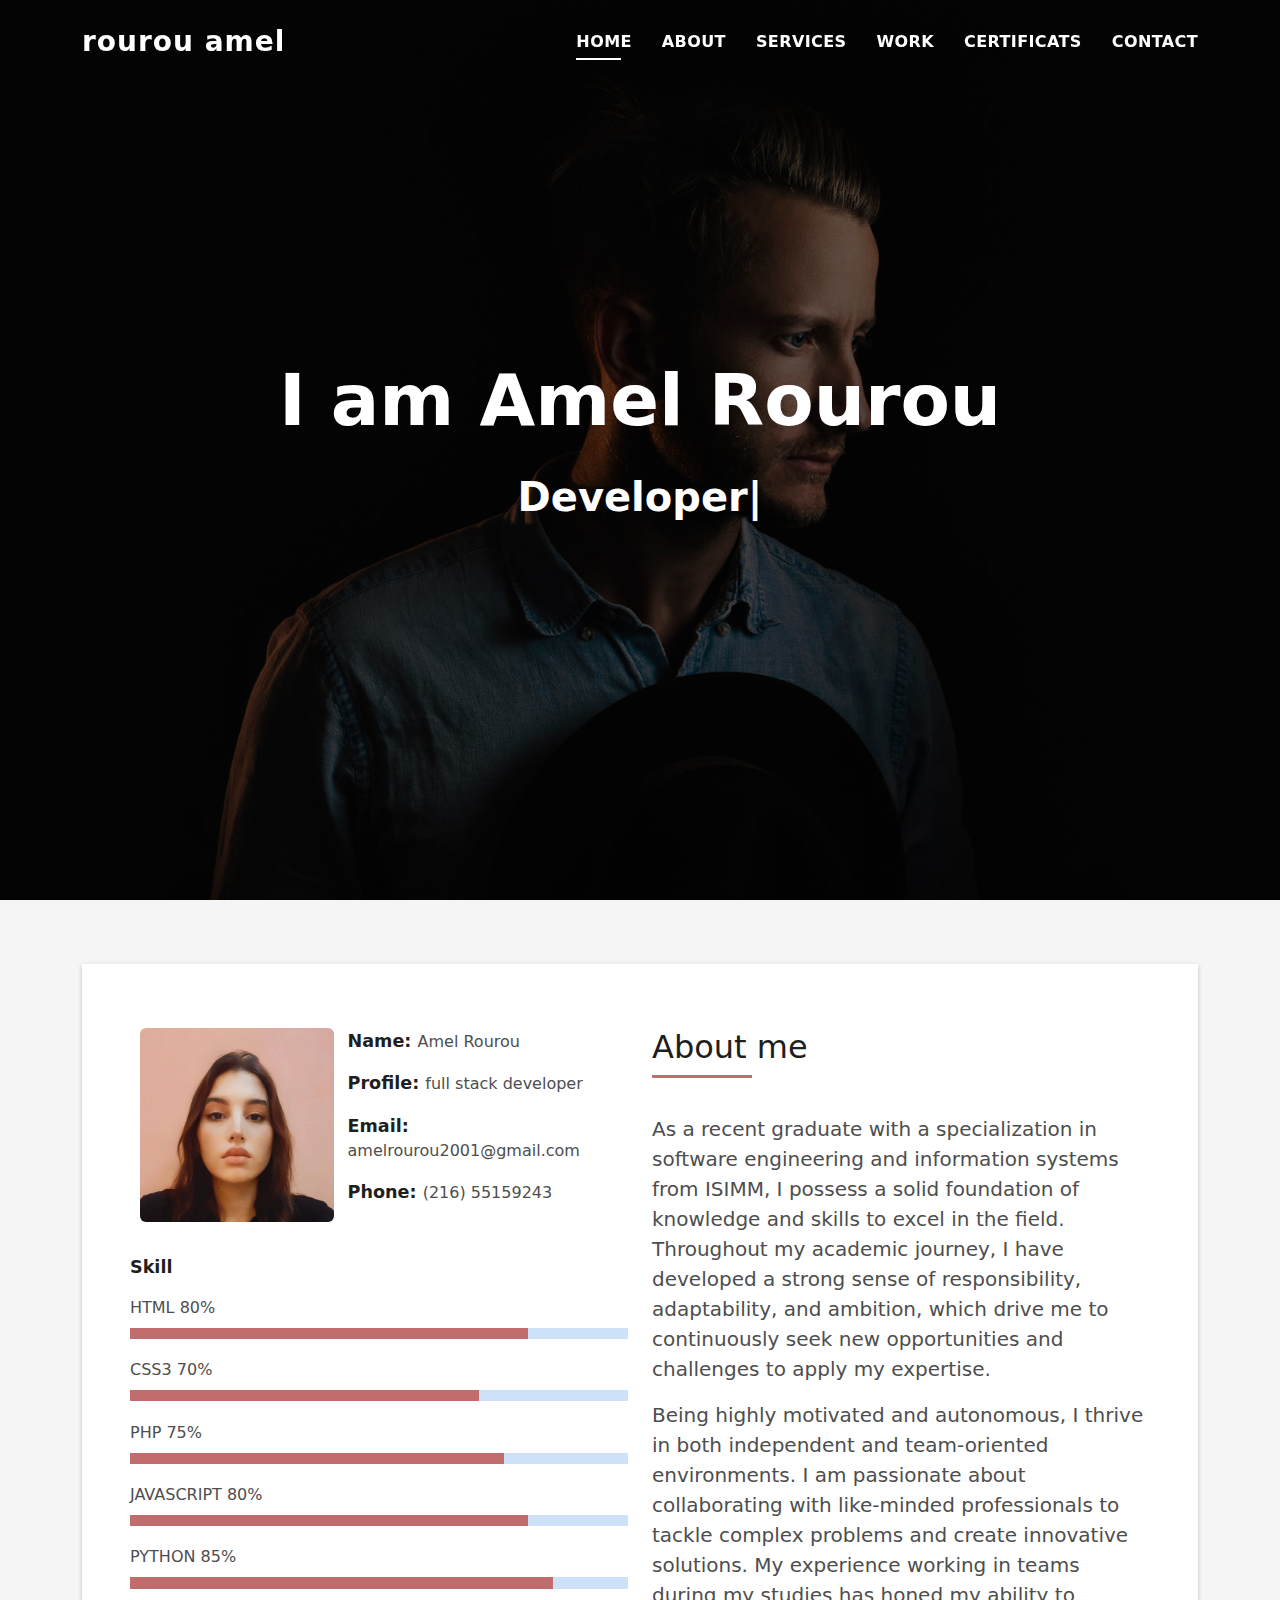
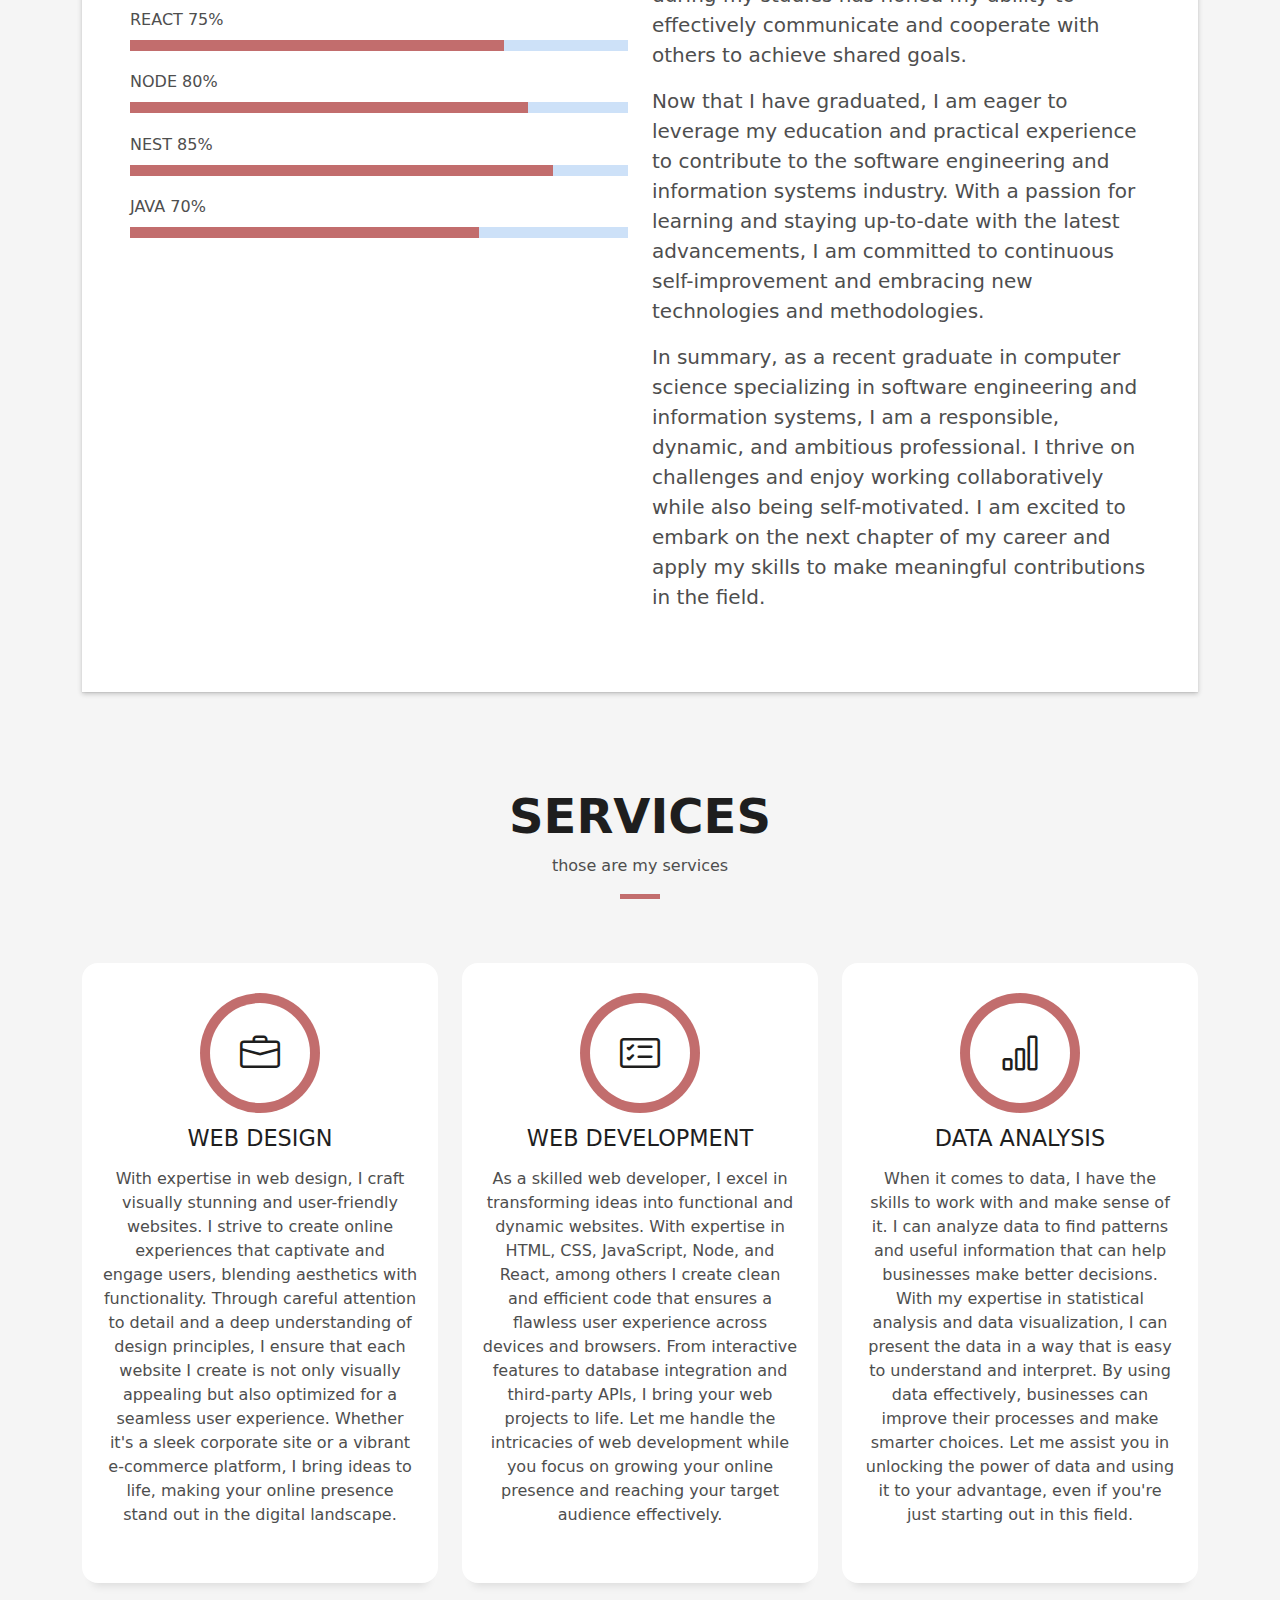
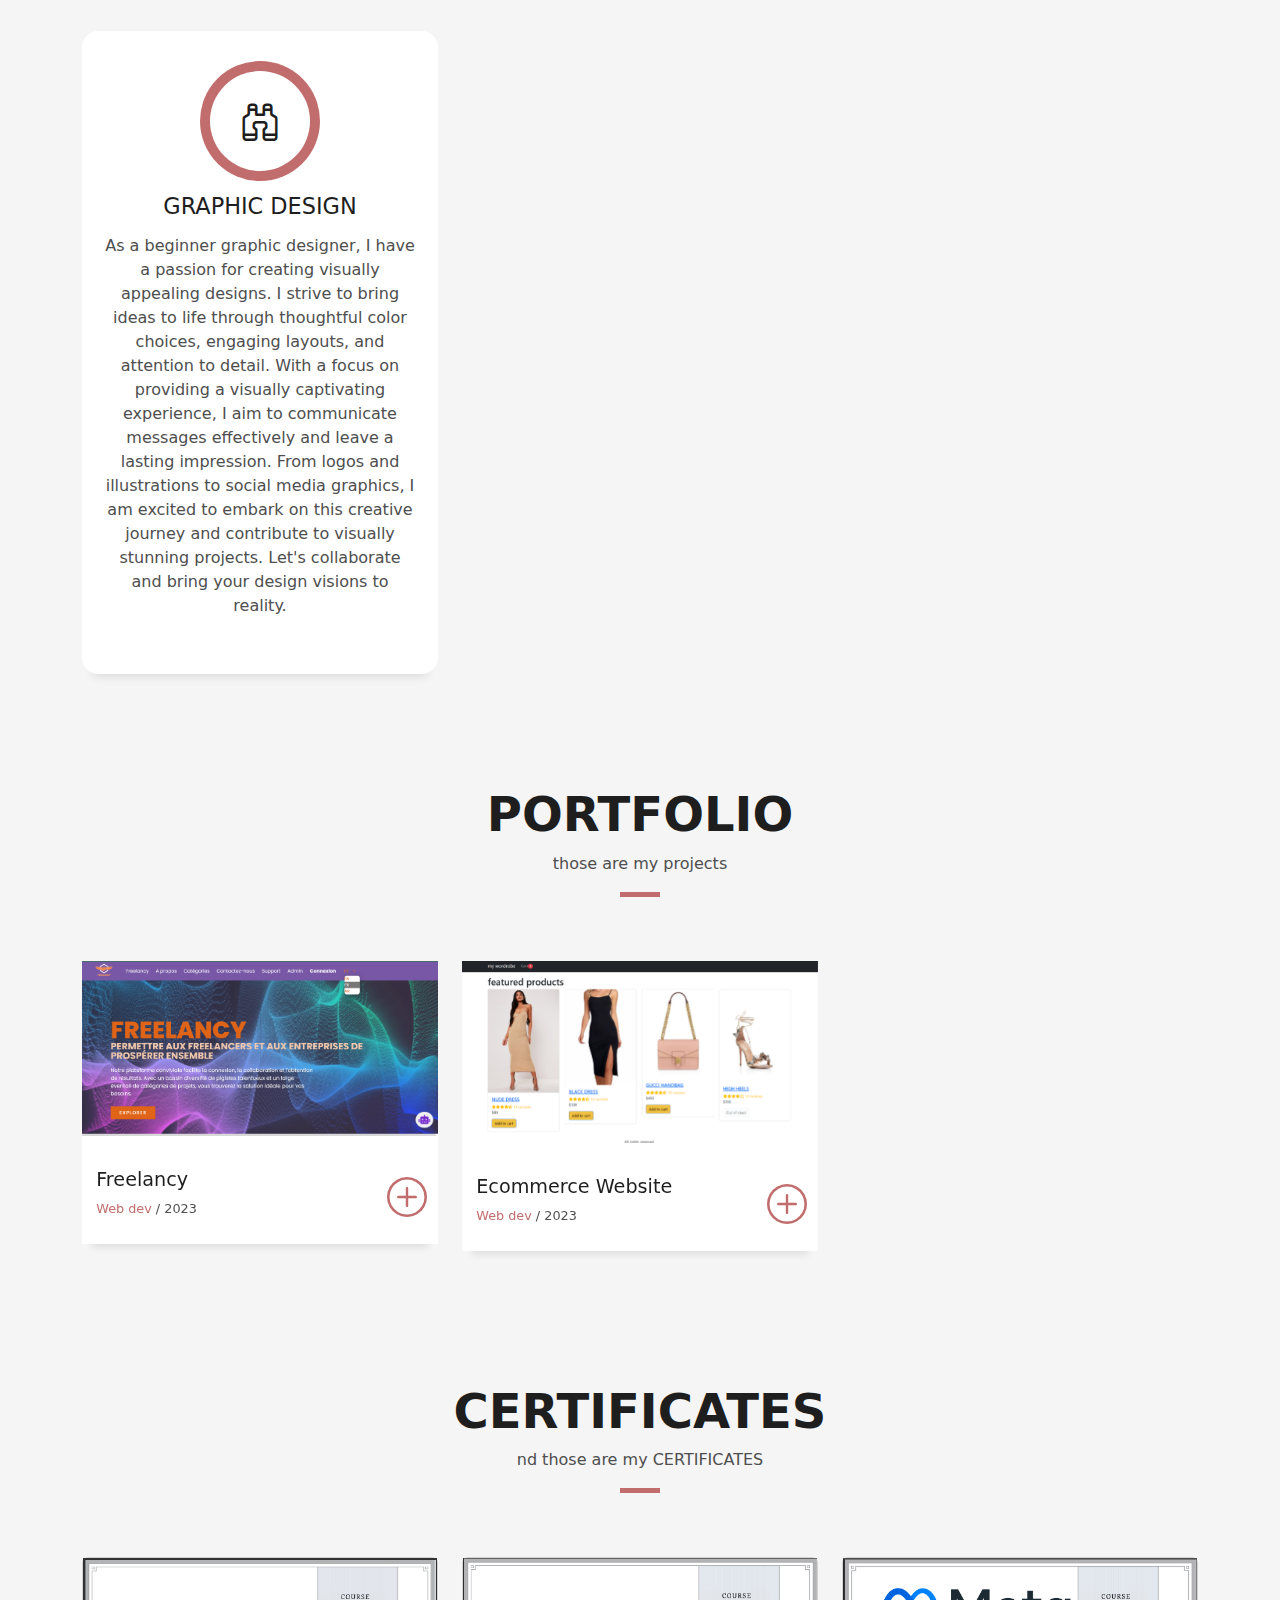
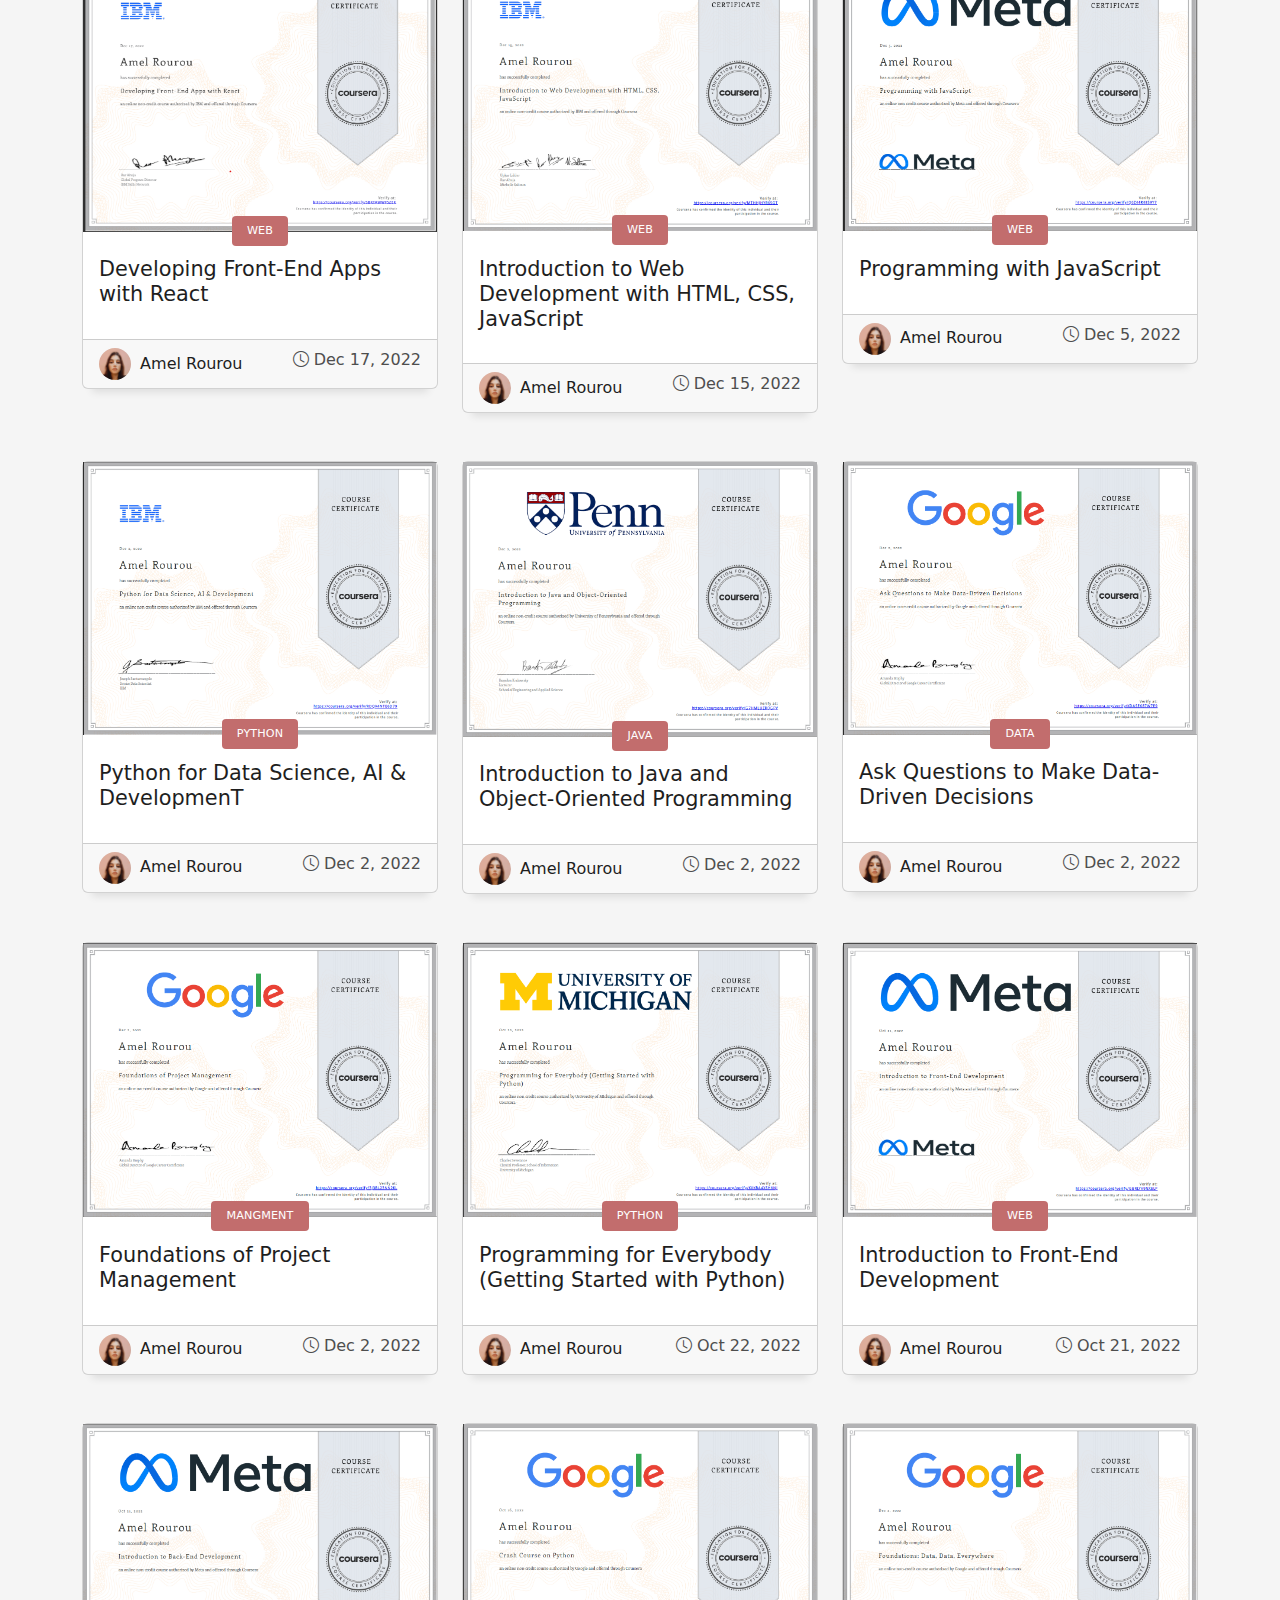
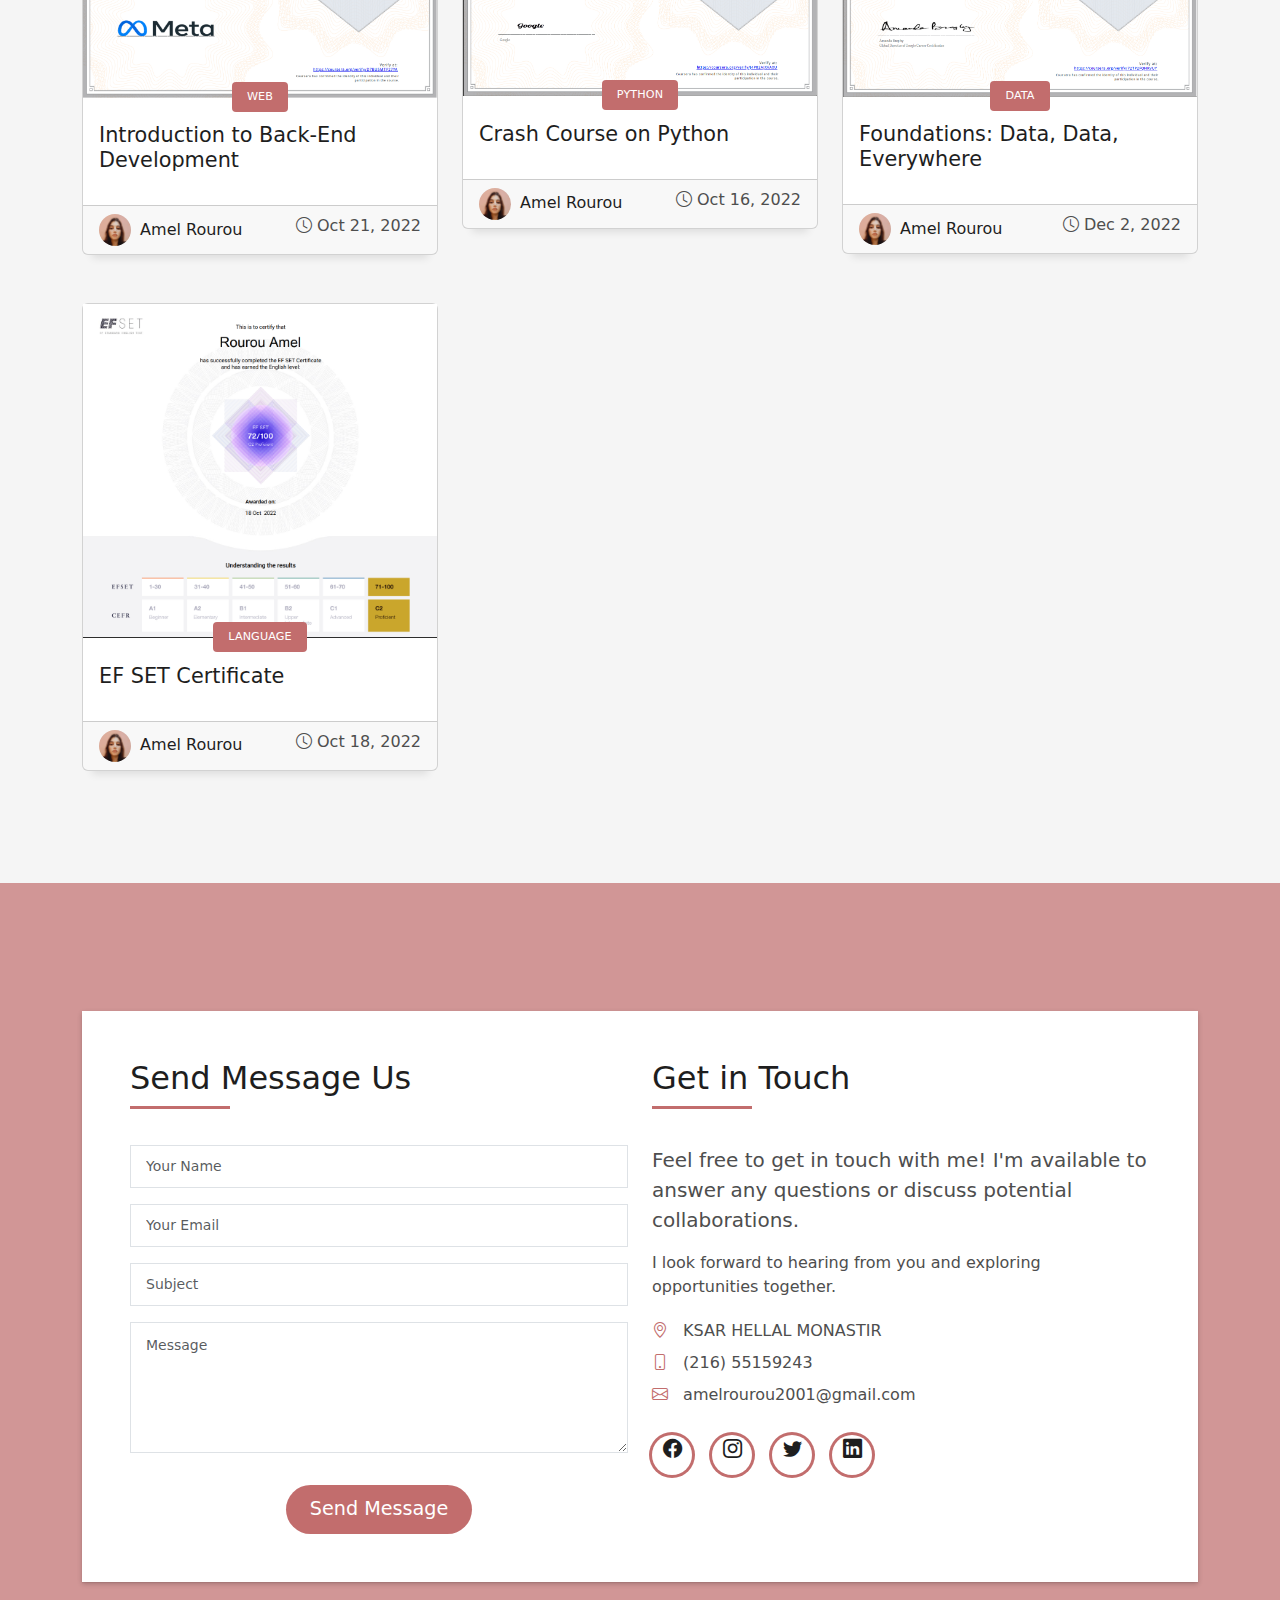
==== commit d3734f0c: "v01" ====
--- a/index.html
+++ b/index.html
@@ -4,12 +4,12 @@
     <meta charset="utf-8" />
     <meta content="width=device-width, initial-scale=1.0" name="viewport" />
 
-    <title>DevFolio Bootstrap Portfolio Template - Index</title>
+    <title>Rourou Amel</title>
     <meta content="" name="description" />
     <meta content="" name="keywords" />
 
     <!-- Favicons -->
-    <link href="assets/img/favicon.png" rel="icon" />
+    <link href="assets/img/favicom.jpg" rel="icon" />
     <link href="assets/img/apple-touch-icon.png" rel="apple-touch-icon" />
 
     <!-- Vendor CSS Files -->
@@ -43,7 +43,7 @@
     <!-- ======= Header ======= -->
     <header id="header" class="fixed-top">
       <div class="container d-flex align-items-center justify-content-between">
-        <h1 class="logo"><a href="index.html">DevFolio</a></h1>
+        <h1 class="logo"><a href="index.html">rourou amel</a></h1>
         <!-- Uncomment below if you prefer to use an image logo -->
         <!-- <a href="index.html" class="logo"><img src="assets/img/logo.png" alt="" class="img-fluid"></a>-->
 
@@ -53,8 +53,8 @@
             <li><a class="nav-link scrollto" href="#about">About</a></li>
             <li><a class="nav-link scrollto" href="#services">Services</a></li>
             <li><a class="nav-link scrollto" href="#work">Work</a></li>
-            <li><a class="nav-link scrollto" href="#blog">Blog</a></li>
-            <li class="dropdown">
+ <li><a class="nav-link scrollto" href="#blog">Certificats</a></li>
+                      <!--  <li class="dropdown">
               <a href="#"
                 ><span>Drop Down</span> <i class="bi bi-chevron-down"></i
               ></a>
@@ -77,7 +77,7 @@
                 <li><a href="#">Drop Down 3</a></li>
                 <li><a href="#">Drop Down 4</a></li>
               </ul>
-            </li>
+            </li>-->
             <li><a class="nav-link scrollto" href="#contact">Contact</a></li>
           </ul>
           <i class="bi bi-list mobile-nav-toggle"></i>
@@ -102,7 +102,7 @@
             <p class="hero-subtitle">
               <span
                 class="typed"
-                data-typed-items=" Developer, Designer, Data ...."
+                data-typed-items=" Developer, Data enthusiast,  Designer, Freelancer"
               ></span>
             </p>
             <!-- <p class="pt-3"><a class="btn btn-primary btn js-scroll px-4" href="#about" role="button">Learn More</a></p> -->
@@ -143,18 +143,64 @@
                           </p>
                           <p>
                             <span class="title-s">Email: </span>
-                            <span>contact@example.com</span>
+                            <span>amelrourou2001@gmail.com</span>
                           </p>
                           <p>
                             <span class="title-s">Phone: </span>
-                            <span>(617) 557-0089</span>
+                            <span>(216) 55159243</span>
                           </p>
                         </div>
                       </div>
                     </div>
                     <div class="skill-mf">
                       <p class="title-s">Skill</p>
-                      <span>HTML</span> <span class="pull-right">85%</span>
+                      <span>HTML</span> <span class="pull-right">80%</span>
+                      <div class="progress">
+                        <div
+                          class="progress-bar"
+                          role="progressbar"
+                          style="width: 80%"
+                          aria-valuenow="80"
+                          aria-valuemin="0"
+                          aria-valuemax="100"
+                        ></div>
+                      </div>
+                      <span>CSS3</span> <span class="pull-right">70%</span>
+                      <div class="progress">
+                        <div
+                          class="progress-bar"
+                          role="progressbar"
+                          style="width: 70%"
+                          aria-valuenow="70"
+                          aria-valuemin="0"
+                          aria-valuemax="100"
+                        ></div>
+                      </div>
+                      <span>PHP</span> <span class="pull-right">75%</span>
+                      <div class="progress">
+                        <div
+                          class="progress-bar"
+                          role="progressbar"
+                          style="width: 75%"
+                          aria-valuenow="75"
+                          aria-valuemin="0"
+                          aria-valuemax="100"
+                        ></div>
+                      </div>
+                      <span>JAVASCRIPT</span>
+                      <span class="pull-right">80%</span>
+                      <div class="progress">
+                        <div
+                          class="progress-bar"
+                          role="progressbar"
+                          style="width: 80%"
+                          aria-valuenow="80"
+                          aria-valuemin="0"
+                          aria-valuemax="100"
+                        ></div>
+                      </div>
+                      <span>PYTHON</span>
+                      <span class="pull-right">85%</span>
                       <div class="progress">
                         <div
                           class="progress-bar"
@@ -165,7 +211,8 @@
                           aria-valuemax="100"
                         ></div>
                       </div>
-                      <span>CSS3</span> <span class="pull-right">75%</span>
+                      <span>REACT</span>
+                      <span class="pull-right">75%</span>
                       <div class="progress">
                         <div
                           class="progress-bar"
@@ -176,25 +223,38 @@
                           aria-valuemax="100"
                         ></div>
                       </div>
-                      <span>PHP</span> <span class="pull-right">50%</span>
+                      <span>NODE</span>
+                      <span class="pull-right">80%</span>
                       <div class="progress">
                         <div
                           class="progress-bar"
                           role="progressbar"
-                          style="width: 50%"
-                          aria-valuenow="50"
+                          style="width: 80%"
+                          aria-valuenow="80"
                           aria-valuemin="0"
                           aria-valuemax="100"
                         ></div>
                       </div>
-                      <span>JAVASCRIPT</span>
-                      <span class="pull-right">90%</span>
+                      <span>NEST</span>
+                      <span class="pull-right">85%</span>
                       <div class="progress">
                         <div
                           class="progress-bar"
                           role="progressbar"
-                          style="width: 90%"
-                          aria-valuenow="90"
+                          style="width: 85%"
+                          aria-valuenow="85"
+                          aria-valuemin="0"
+                          aria-valuemax="100"
+                        ></div>
+                      </div>
+                      <span>JAVA</span>
+                      <span class="pull-right">70%</span>
+                      <div class="progress">
+                        <div
+                          class="progress-bar"
+                          role="progressbar"
+                          style="width: 70%"
+                          aria-valuenow="70"
                           aria-valuemin="0"
                           aria-valuemax="100"
                         ></div>
@@ -207,23 +267,43 @@
                         <h5 class="title-left">About me</h5>
                       </div>
                       <p class="lead">
-                        Curabitur non nulla sit amet nisl tempus convallis quis
-                        ac lectus. Curabitur arcu erat, accumsan id imperdiet
-                        et, porttitor at sem. Praesent sapien massa, convallis a
-                        pellentesque nec, egestas non nisi. Nulla porttitor
-                        accumsan tincidunt.
+                        As a recent graduate with a specialization in software
+                        engineering and information systems from ISIMM, I
+                        possess a solid foundation of knowledge and skills to
+                        excel in the field. Throughout my academic journey, I
+                        have developed a strong sense of responsibility,
+                        adaptability, and ambition, which drive me to
+                        continuously seek new opportunities and challenges to
+                        apply my expertise.
                       </p>
                       <p class="lead">
-                        Mauris blandit aliquet elit, eget tincidunt nibh
-                        pulvinar a. Vivamus suscipit tortor eget felis porttitor
-                        volutpat. Vestibulum ac diam sit amet quam vehicula
-                        elementum sed sit amet dui. porttitor at sem.
+                        Being highly motivated and autonomous, I thrive in both
+                        independent and team-oriented environments. I am
+                        passionate about collaborating with like-minded
+                        professionals to tackle complex problems and create
+                        innovative solutions. My experience working in teams
+                        during my studies has honed my ability to effectively
+                        communicate and cooperate with others to achieve shared
+                        goals.
                       </p>
                       <p class="lead">
-                        Nulla porttitor accumsan tincidunt. Quisque velit nisi,
-                        pretium ut lacinia in, elementum id enim. Nulla
-                        porttitor accumsan tincidunt. Mauris blandit aliquet
-                        elit, eget tincidunt nibh pulvinar a.
+                        Now that I have graduated, I am eager to leverage my
+                        education and practical experience to contribute to the
+                        software engineering and information systems industry.
+                        With a passion for learning and staying up-to-date with
+                        the latest advancements, I am committed to continuous
+                        self-improvement and embracing new technologies and
+                        methodologies.
+                      </p>
+                      <p class="lead">
+                        In summary, as a recent graduate in computer science
+                        specializing in software engineering and information
+                        systems, I am a responsible, dynamic, and ambitious
+                        professional. I thrive on challenges and enjoy working
+                        collaboratively while also being self-motivated. I am
+                        excited to embark on the next chapter of my career and
+                        apply my skills to make meaningful contributions in the
+                        field.
                       </p>
                     </div>
                   </div>
@@ -243,7 +323,7 @@
               <div class="title-box text-center">
                 <h3 class="title-a">Services</h3>
                 <p class="subtitle-a">
-                  Lorem ipsum, dolor sit amet consectetur adipisicing elit.
+those are my services
                 </p>
                 <div class="line-mf"></div>
               </div>
@@ -260,9 +340,7 @@
                 <div class="service-content">
                   <h2 class="s-title">Web Design</h2>
                   <p class="s-description text-center">
-                    Lorem ipsum dolor sit amet consectetur adipisicing elit.
-                    Magni adipisci eaque autem fugiat! Quia, provident vitae!
-                    Magni tempora perferendis eum non provident.
+                    With expertise in web design, I craft visually stunning and user-friendly websites. I strive to create online experiences that captivate and engage users, blending aesthetics with functionality. Through careful attention to detail and a deep understanding of design principles, I ensure that each website I create is not only visually appealing but also optimized for a seamless user experience. Whether it's a sleek corporate site or a vibrant e-commerce platform, I bring ideas to life, making your online presence stand out in the digital landscape.
                   </p>
                 </div>
               </div>
@@ -277,9 +355,7 @@
                 <div class="service-content">
                   <h2 class="s-title">Web Development</h2>
                   <p class="s-description text-center">
-                    Lorem ipsum dolor sit amet consectetur adipisicing elit.
-                    Magni adipisci eaque autem fugiat! Quia, provident vitae!
-                    Magni tempora perferendis eum non provident.
+                    As a skilled web developer, I excel in transforming ideas into functional and dynamic websites. With expertise in HTML, CSS, JavaScript, Node, and React, among others I create clean and efficient code that ensures a flawless user experience across devices and browsers. From interactive features to database integration and third-party APIs, I bring your web projects to life. Let me handle the intricacies of web development while you focus on growing your online presence and reaching your target audience effectively.
                   </p>
                 </div>
               </div>
@@ -292,11 +368,9 @@
                   ></span>
                 </div>
                 <div class="service-content">
-                  <h2 class="s-title">Photography</h2>
+                  <h2 class="s-title">data analysis</h2>
                   <p class="s-description text-center">
-                    Lorem ipsum dolor sit amet consectetur adipisicing elit.
-                    Magni adipisci eaque autem fugiat! Quia, provident vitae!
-                    Magni tempora perferendis eum non provident.
+                    When it comes to data, I have the skills to work with and make sense of it. I can analyze data to find patterns and useful information that can help businesses make better decisions. With my expertise in statistical analysis and data visualization, I can present the data in a way that is easy to understand and interpret. By using data effectively, businesses can improve their processes and make smarter choices. Let me assist you in unlocking the power of data and using it to your advantage, even if you're just starting out in this field.
                   </p>
                 </div>
               </div>
@@ -308,7 +382,23 @@
                     ><i class="bi bi-binoculars"></i
                   ></span>
                 </div>
+
                 <div class="service-content">
+                  <h2 class="s-title">Graphic Design</h2>
+                  <p class="s-description text-center">
+                    As a beginner graphic designer, I have a passion for creating visually appealing designs. I strive to bring ideas to life through thoughtful color choices, engaging layouts, and attention to detail. With a focus on providing a visually captivating experience, I aim to communicate messages effectively and leave a lasting impression. From logos and illustrations to social media graphics, I am excited to embark on this creative journey and contribute to visually stunning projects. Let's collaborate and bring your design visions to reality.
+                  </p>
+                </div>
+              </div>
+            </div>
+            <!-- <div class="col-md-4">
+              <div class="service-box">
+                <div class="service-ico">
+                  <span class="ico-circle"
+                    ><i class="bi bi-calendar4-week"></i
+                  ></span>
+                </div>
+               <div class="service-content">
                   <h2 class="s-title">Responsive Design</h2>
                   <p class="s-description text-center">
                     Lorem ipsum dolor sit amet consectetur adipisicing elit.
@@ -323,23 +413,6 @@
                 <div class="service-ico">
                   <span class="ico-circle"
                     ><i class="bi bi-brightness-high"></i
-                  ></span>
-                </div>
-                <div class="service-content">
-                  <h2 class="s-title">Graphic Design</h2>
-                  <p class="s-description text-center">
-                    Lorem ipsum dolor sit amet consectetur adipisicing elit.
-                    Magni adipisci eaque autem fugiat! Quia, provident vitae!
-                    Magni tempora perferendis eum non provident.
-                  </p>
-                </div>
-              </div>
-            </div>
-            <div class="col-md-4">
-              <div class="service-box">
-                <div class="service-ico">
-                  <span class="ico-circle"
-                    ><i class="bi bi-calendar4-week"></i
                   ></span>
                 </div>
                 <div class="service-content">
@@ -351,13 +424,13 @@
                   </p>
                 </div>
               </div>
-            </div>
+            </div>-->
           </div>
         </div>
       </section>
       <!-- End Services Section -->
 
-      <!-- ======= Counter Section ======= -->
+      <!-- ======= Counter Section ======= --
       <div
         class="section-counter paralax-mf bg-image"
         style="background-image: url(assets/img/counters-bg.jpg)"
@@ -434,7 +507,7 @@
           </div>
         </div>
       </div>
-      <!-- End Counter Section -->
+      !-- End Counter Section -->
 
       <!-- ======= Portfolio Section ======= -->
       <section id="work" class="portfolio-mf sect-pt4 route">
@@ -444,7 +517,7 @@
               <div class="title-box text-center">
                 <h3 class="title-a">Portfolio</h3>
                 <p class="subtitle-a">
-                  Lorem ipsum, dolor sit amet consectetur adipisicing elit.
+those are my projects
                 </p>
                 <div class="line-mf"></div>
               </div>
@@ -454,26 +527,26 @@
             <div class="col-md-4">
               <div class="work-box">
                 <a
-                  href="assets/img/work-1.jpg"
+                  href="assets/img/home.png"
                   data-gallery="portfolioGallery"
                   class="portfolio-lightbox"
                 >
                   <div class="work-img">
-                    <img src="assets/img/work-1.jpg" alt="" class="img-fluid" />
+                    <img src="assets/img/homefr.png" alt="" class="img-fluid" />
                   </div>
                 </a>
                 <div class="work-content">
                   <div class="row">
                     <div class="col-sm-8">
-                      <h2 class="w-title">Lorem impsum dolor</h2>
+                      <h2 class="w-title">Freelancy</h2>
                       <div class="w-more">
-                        <span class="w-ctegory">Web Design</span> /
-                        <span class="w-date">18 Sep. 2018</span>
+                        <span class="w-ctegory">Web dev </span> /
+                        <span class="w-date">2023</span>
                       </div>
                     </div>
                     <div class="col-sm-4">
                       <div class="w-like">
-                        <a href="portfolio-details.html">
+                        <a href="freelancy.html">
                           <span class="bi bi-plus-circle"></span
                         ></a>
                       </div>
@@ -485,26 +558,26 @@
             <div class="col-md-4">
               <div class="work-box">
                 <a
-                  href="assets/img/work-2.jpg"
+                  href="assets/img/ecom.png"
                   data-gallery="portfolioGallery"
                   class="portfolio-lightbox"
                 >
                   <div class="work-img">
-                    <img src="assets/img/work-2.jpg" alt="" class="img-fluid" />
+                    <img src="assets/img/ecom.png" alt="" class="img-fluid" />
                   </div>
                 </a>
                 <div class="work-content">
                   <div class="row">
                     <div class="col-sm-8">
-                      <h2 class="w-title">Loreda Cuno Nere</h2>
+                      <h2 class="w-title">Ecommerce Website</h2>
                       <div class="w-more">
-                        <span class="w-ctegory">Web Design</span> /
-                        <span class="w-date">18 Sep. 2018</span>
+                        <span class="w-ctegory">Web dev</span> /
+                        <span class="w-date">2023</span>
                       </div>
                     </div>
                     <div class="col-sm-4">
                       <div class="w-like">
-                        <a href="portfolio-details.html">
+                        <a href="ecommerce.html">
                           <span class="bi bi-plus-circle"></span
                         ></a>
                       </div>
@@ -513,7 +586,7 @@
                 </div>
               </div>
             </div>
-            <div class="col-md-4">
+          <!--  <div class="col-md-4">
               <div class="work-box">
                 <a
                   href="assets/img/work-3.jpg"
@@ -527,10 +600,10 @@
                 <div class="work-content">
                   <div class="row">
                     <div class="col-sm-8">
-                      <h2 class="w-title">Mavrito Lana Dere</h2>
+                      <h2 class="w-title">MovieApp</h2>
                       <div class="w-more">
-                        <span class="w-ctegory">Web Design</span> /
-                        <span class="w-date">18 Sep. 2018</span>
+                        <span class="w-ctegory">Web Dev</span> /
+                        <span class="w-date">2022</span>
                       </div>
                     </div>
                     <div class="col-sm-4">
@@ -558,10 +631,10 @@
                 <div class="work-content">
                   <div class="row">
                     <div class="col-sm-8">
-                      <h2 class="w-title">Bindo Laro Cado</h2>
+                      <h2 class="w-title">Exercice_Tracker</h2>
                       <div class="w-more">
-                        <span class="w-ctegory">Web Design</span> /
-                        <span class="w-date">18 Sep. 2018</span>
+                        <span class="w-ctegory">Web Dev</span> /
+                        <span class="w-date">2022</span>
                       </div>
                     </div>
                     <div class="col-sm-4">
@@ -589,10 +662,10 @@
                 <div class="work-content">
                   <div class="row">
                     <div class="col-sm-8">
-                      <h2 class="w-title">Studio Lena Mado</h2>
+                      <h2 class="w-title">Sudoku</h2>
                       <div class="w-more">
-                        <span class="w-ctegory">Web Design</span> /
-                        <span class="w-date">18 Sep. 2018</span>
+                        <span class="w-ctegory">Game</span> /
+                        <span class="w-date">2023</span>
                       </div>
                     </div>
                     <div class="col-sm-4">
@@ -605,8 +678,11 @@
                   </div>
                 </div>
               </div>
-            </div>
-            <div class="col-md-4">
+            </div>-->
+
+
+
+            <!--<div class="col-md-4">
               <div class="work-box">
                 <a
                   href="assets/img/work-6.jpg"
@@ -636,13 +712,13 @@
                   </div>
                 </div>
               </div>
-            </div>
+            </div>-->
           </div>
         </div>
       </section>
       <!-- End Portfolio Section -->
 
-      <!-- ======= Testimonials Section ======= -->
+      <!-- ======= Testimonials Section ======= --
       <div
         class="testimonials paralax-mf bg-image"
         style="background-image: url(assets/img/overlay-bg.jpg)"
@@ -676,7 +752,7 @@
                       </div>
                     </div>
                   </div>
-                  <!-- End testimonial item -->
+                  <!-- End testimonial item --
 
                   <div class="swiper-slide">
                     <div class="testimonial-box">
@@ -717,9 +793,9 @@
           <div class="row">
             <div class="col-sm-12">
               <div class="title-box text-center">
-                <h3 class="title-a">Blog</h3>
+                <h3 class="title-a">CERTIFICATES</h3>
                 <p class="subtitle-a">
-                  Lorem ipsum, dolor sit amet consectetur adipisicing elit.
+                nd those are my CERTIFICATES
                 </p>
                 <div class="line-mf"></div>
               </div>
@@ -729,23 +805,21 @@
             <div class="col-md-4">
               <div class="card card-blog">
                 <div class="card-img">
-                  <a href="blog-single.html"
-                    ><img src="assets/img/post-1.jpg" alt="" class="img-fluid"
+                    <a href="assets/img/1.pdf"  target="_blank">
+                      <img src="assets/img/1.png" alt="" class="img-fluid"
                   /></a>
                 </div>
                 <div class="card-body">
                   <div class="card-category-box">
                     <div class="card-category">
-                      <h6 class="category">Travel</h6>
+                      <h6 class="category">Web</h6>
                     </div>
                   </div>
                   <h3 class="card-title">
-                    <a href="blog-single.html">See more ideas about Travel</a>
+                    <a href="blog-single.html">Developing Front-End Apps with React</a>
                   </h3>
                   <p class="card-description">
-                    Proin eget tortor risus. Pellentesque in ipsum id orci porta
-                    dapibus. Praesent sapien massa, convallis a pellentesque
-                    nec, egestas non nisi.
+
                   </p>
                 </div>
                 <div class="card-footer">
@@ -760,7 +834,7 @@
                     </a>
                   </div>
                   <div class="post-date">
-                    <span class="bi bi-clock"></span> 10 min
+                    <span class="bi bi-clock"></span> Dec 17, 2022
                   </div>
                 </div>
               </div>
@@ -768,23 +842,22 @@
             <div class="col-md-4">
               <div class="card card-blog">
                 <div class="card-img">
-                  <a href="blog-single.html"
-                    ><img src="assets/img/post-2.jpg" alt="" class="img-fluid"
+                    <a href="assets/img/2.pdf"  target="_blank">
+                      <img src="assets/img/2.png" alt="" class="img-fluid"
                   /></a>
                 </div>
                 <div class="card-body">
                   <div class="card-category-box">
                     <div class="card-category">
-                      <h6 class="category">Web Design</h6>
+                      <h6 class="category">Web</h6>
                     </div>
                   </div>
                   <h3 class="card-title">
-                    <a href="blog-single.html">See more ideas about Travel</a>
+                    <a href="blog-single.html">Introduction to Web Development with HTML, CSS,
+                      JavaScript</a>
                   </h3>
                   <p class="card-description">
-                    Proin eget tortor risus. Pellentesque in ipsum id orci porta
-                    dapibus. Praesent sapien massa, convallis a pellentesque
-                    nec, egestas non nisi.
+
                   </p>
                 </div>
                 <div class="card-footer">
@@ -799,7 +872,7 @@
                     </a>
                   </div>
                   <div class="post-date">
-                    <span class="bi bi-clock"></span> 10 min
+                    <span class="bi bi-clock"></span> Dec 15, 2022
                   </div>
                 </div>
               </div>
@@ -807,23 +880,21 @@
             <div class="col-md-4">
               <div class="card card-blog">
                 <div class="card-img">
-                  <a href="blog-single.html"
-                    ><img src="assets/img/post-3.jpg" alt="" class="img-fluid"
+                    <a href="assets/img/3.pdf"  target="_blank">
+                      <img src="assets/img/3.png" alt="" class="img-fluid"
                   /></a>
                 </div>
                 <div class="card-body">
                   <div class="card-category-box">
                     <div class="card-category">
-                      <h6 class="category">Web Design</h6>
+                      <h6 class="category">Web</h6>
                     </div>
                   </div>
                   <h3 class="card-title">
-                    <a href="blog-single.html">See more ideas about Travel</a>
+                    <a href="blog-single.html">Programming with JavaScript</a>
                   </h3>
                   <p class="card-description">
-                    Proin eget tortor risus. Pellentesque in ipsum id orci porta
-                    dapibus. Praesent sapien massa, convallis a pellentesque
-                    nec, egestas non nisi.
+
                   </p>
                 </div>
                 <div class="card-footer">
@@ -838,7 +909,384 @@
                     </a>
                   </div>
                   <div class="post-date">
-                    <span class="bi bi-clock"></span> 10 min
+                    <span class="bi bi-clock"></span> Dec 5, 2022
+                  </div>
+                </div>
+              </div>
+            </div>
+            <div class="col-md-4">
+              <div class="card card-blog">
+                <div class="card-img">
+                    <a href="assets/img/4.pdf"  target="_blank">
+                      <img src="assets/img/4.png" alt="" class="img-fluid"
+                  /></a>
+                </div>
+                <div class="card-body">
+                  <div class="card-category-box">
+                    <div class="card-category">
+                      <h6 class="category">Python</h6>
+                    </div>
+                  </div>
+                  <h3 class="card-title">
+                    <a href="blog-single.html">Python for Data Science, AI & DevelopmenT</a>
+                  </h3>
+                  <p class="card-description">
+
+                  </p>
+                </div>
+                <div class="card-footer">
+                  <div class="post-author">
+                    <a href="#">
+                      <img
+                        src="assets/img/testimonial-2.jpg"
+                        alt=""
+                        class="avatar rounded-circle"
+                      />
+                      <span class="author">Amel Rourou</span>
+                    </a>
+                  </div>
+                  <div class="post-date">
+                    <span class="bi bi-clock"></span> Dec 2, 2022
+                  </div>
+                </div>
+              </div>
+            </div>
+            <div class="col-md-4">
+              <div class="card card-blog">
+                <div class="card-img">
+                    <a href="assets/img/5.pdf"  target="_blank">
+                      <img src="assets/img/5.png" alt="" class="img-fluid"
+                  /></a>
+                </div>
+                <div class="card-body">
+                  <div class="card-category-box">
+                    <div class="card-category">
+                      <h6 class="category">Java</h6>
+                    </div>
+                  </div>
+                  <h3 class="card-title">
+                    <a href="blog-single.html">Introduction to Java and Object-Oriented
+                      Programming
+                      </a>
+                  </h3>
+                  <p class="card-description">
+
+                  </p>
+                </div>
+                <div class="card-footer">
+                  <div class="post-author">
+                    <a href="#">
+                      <img
+                        src="assets/img/testimonial-2.jpg"
+                        alt=""
+                        class="avatar rounded-circle"
+                      />
+                      <span class="author">Amel Rourou</span>
+                    </a>
+                  </div>
+                  <div class="post-date">
+                    <span class="bi bi-clock"></span> Dec 2, 2022
+                  </div>
+                </div>
+              </div>
+            </div>
+            <div class="col-md-4">
+              <div class="card card-blog">
+                <div class="card-img">
+                    <a href="assets/img/6.pdf"  target="_blank">
+                      <img src="assets/img/6.png" alt="" class="img-fluid"
+                  /></a>
+                </div>
+                <div class="card-body">
+                  <div class="card-category-box">
+                    <div class="card-category">
+                      <h6 class="category">Data</h6>
+                    </div>
+                  </div>
+                  <h3 class="card-title">
+                    <a href="blog-single.html">Ask Questions to Make Data-Driven Decisions</a>
+                  </h3>
+                  <p class="card-description">
+
+                  </p>
+                </div>
+                <div class="card-footer">
+                  <div class="post-author">
+                    <a href="#">
+                      <img
+                        src="assets/img/testimonial-2.jpg"
+                        alt=""
+                        class="avatar rounded-circle"
+                      />
+                      <span class="author">Amel Rourou</span>
+                    </a>
+                  </div>
+                  <div class="post-date">
+                    <span class="bi bi-clock"></span> Dec 2, 2022
+                  </div>
+                </div>
+              </div>
+            </div>
+            <div class="col-md-4">
+              <div class="card card-blog">
+                <div class="card-img">
+                    <a href="assets/img/7.pdf"  target="_blank">
+                      <img src="assets/img/7.png" alt="" class="img-fluid"
+                  /></a>
+                </div>
+                <div class="card-body">
+                  <div class="card-category-box">
+                    <div class="card-category">
+                      <h6 class="category">Mangment</h6>
+                    </div>
+                  </div>
+                  <h3 class="card-title">
+                    <a href="blog-single.html">Foundations of Project Management</a>
+                  </h3>
+                  <p class="card-description">
+
+                  </p>
+                </div>
+                <div class="card-footer">
+                  <div class="post-author">
+                    <a href="#">
+                      <img
+                        src="assets/img/testimonial-2.jpg"
+                        alt=""
+                        class="avatar rounded-circle"
+                      />
+                      <span class="author">Amel Rourou</span>
+                    </a>
+                  </div>
+                  <div class="post-date">
+                    <span class="bi bi-clock"></span> Dec 2, 2022
+                  </div>
+                </div>
+              </div>
+            </div>
+            <div class="col-md-4">
+              <div class="card card-blog">
+                <div class="card-img">
+                    <a href="assets/img/8.pdf"  target="_blank">
+                      <img src="assets/img/8.png" alt="" class="img-fluid"
+                  /></a>
+                </div>
+                <div class="card-body">
+                  <div class="card-category-box">
+                    <div class="card-category">
+                      <h6 class="category">Python</h6>
+                    </div>
+                  </div>
+                  <h3 class="card-title">
+                    <a href="blog-single.html">Programming for Everybody (Getting Started with
+                      Python)</a>
+                  </h3>
+                  <p class="card-description">
+
+                  </p>
+                </div>
+                <div class="card-footer">
+                  <div class="post-author">
+                    <a href="#">
+                      <img
+                        src="assets/img/testimonial-2.jpg"
+                        alt=""
+                        class="avatar rounded-circle"
+                      />
+                      <span class="author">Amel Rourou</span>
+                    </a>
+                  </div>
+                  <div class="post-date">
+                    <span class="bi bi-clock"></span> Oct 22, 2022
+
+                  </div>
+                </div>
+              </div>
+            </div>
+            <div class="col-md-4">
+              <div class="card card-blog">
+                <div class="card-img">
+                    <a href="assets/img/9.pdf"  target="_blank">
+                      <img src="assets/img/9.png" alt="" class="img-fluid"
+                  /></a>
+                </div>
+                <div class="card-body">
+                  <div class="card-category-box">
+                    <div class="card-category">
+                      <h6 class="category">Web</h6>
+                    </div>
+                  </div>
+                  <h3 class="card-title">
+                    <a href="blog-single.html">Introduction to Front-End Development</a>
+                  </h3>
+                  <p class="card-description">
+
+                  </p>
+                </div>
+                <div class="card-footer">
+                  <div class="post-author">
+                    <a href="#">
+                      <img
+                        src="assets/img/testimonial-2.jpg"
+                        alt=""
+                        class="avatar rounded-circle"
+                      />
+                      <span class="author">Amel Rourou</span>
+                    </a>
+                  </div>
+                  <div class="post-date">
+                    <span class="bi bi-clock"></span> Oct 21, 2022
+
+                  </div>
+                </div>
+              </div>
+            </div>
+
+            <div class="col-md-4">
+              <div class="card card-blog">
+                <div class="card-img">
+                    <a href="assets/img/10.pdf"  target="_blank">
+                      <img src="assets/img/10.png" alt="" class="img-fluid"
+                  /></a>
+                </div>
+                <div class="card-body">
+                  <div class="card-category-box">
+                    <div class="card-category">
+                      <h6 class="category">Web</h6>
+                    </div>
+                  </div>
+                  <h3 class="card-title">
+                    <a href="blog-single.html">Introduction to Back-End Development
+                    </a>
+                  </h3>
+                  <p class="card-description">
+
+                  </p>
+                </div>
+                <div class="card-footer">
+                  <div class="post-author">
+                    <a href="#">
+                      <img
+                        src="assets/img/testimonial-2.jpg"
+                        alt=""
+                        class="avatar rounded-circle"
+                      />
+                      <span class="author">Amel Rourou</span>
+                    </a>
+                  </div>
+                  <div class="post-date">
+                    <span class="bi bi-clock"></span> Oct 21, 2022
+                  </div>
+                </div>
+              </div>
+            </div>
+            <div class="col-md-4">
+              <div class="card card-blog">
+                <div class="card-img">
+                    <a href="assets/img/11.pdf"  target="_blank">
+                      <img src="assets/img/11.png" alt="" class="img-fluid"
+                  /></a>
+                </div>
+                <div class="card-body">
+                  <div class="card-category-box">
+                    <div class="card-category">
+                      <h6 class="category">Python</h6>
+                    </div>
+                  </div>
+                  <h3 class="card-title">
+                    <a href="blog-single.html">Crash Course on Python</a>
+                  </h3>
+                  <p class="card-description">
+
+                  </p>
+                </div>
+                <div class="card-footer">
+                  <div class="post-author">
+                    <a href="#">
+                      <img
+                        src="assets/img/testimonial-2.jpg"
+                        alt=""
+                        class="avatar rounded-circle"
+                      />
+                      <span class="author">Amel Rourou</span>
+                    </a>
+                  </div>
+                  <div class="post-date">
+                    <span class="bi bi-clock"></span> Oct 16, 2022
+                  </div>
+                </div>
+              </div>
+            </div>
+            <div class="col-md-4">
+              <div class="card card-blog">
+                <div class="card-img">
+                    <a href="assets/img/12.pdf"  target="_blank">
+                      <img src="assets/img/12.png" alt="" class="img-fluid"
+                  /></a>
+                </div>
+                <div class="card-body">
+                  <div class="card-category-box">
+                    <div class="card-category">
+                      <h6 class="category">DATA</h6>
+                    </div>
+                  </div>
+                  <h3 class="card-title">
+                    <a href="blog-single.html">Foundations: Data, Data, Everywhere</a>
+                  </h3>
+                  <p class="card-description">
+
+                  </p>
+                </div>
+                <div class="card-footer">
+                  <div class="post-author">
+                    <a href="#">
+                      <img
+                        src="assets/img/testimonial-2.jpg"
+                        alt=""
+                        class="avatar rounded-circle"
+                      />
+                      <span class="author">Amel Rourou</span>
+                    </a>
+                  </div>
+                  <div class="post-date">
+                    <span class="bi bi-clock"></span> Dec 2, 2022
+                  </div>
+                </div>
+              </div>
+            </div>
+            <div class="col-md-4">
+              <div class="card card-blog">
+                <div class="card-img">
+                    <a href="assets/img/EF SET Certificate.pdf"  target="_blank">
+                      <img src="assets/img/13.png" alt="" class="img-fluid"
+                  /></a>
+                </div>
+                <div class="card-body">
+                  <div class="card-category-box">
+                    <div class="card-category">
+                      <h6 class="category">language</h6>
+                    </div>
+                  </div>
+                  <h3 class="card-title">
+                    <a href="blog-single.html">EF SET Certificate</a>
+                  </h3>
+                  <p class="card-description">
+
+                  </p>
+                </div>
+                <div class="card-footer">
+                  <div class="post-author">
+                    <a href="#">
+                      <img
+                        src="assets/img/testimonial-2.jpg"
+                        alt=""
+                        class="avatar rounded-circle"
+                      />
+                      <span class="author">Amel Rourou</span>
+                    </a>
+                  </div>
+                  <div class="post-date">
+                    <span class="bi bi-clock"></span> Oct 18, 2022
                   </div>
                 </div>
               </div>
@@ -945,48 +1393,45 @@
                       </div>
                       <div class="more-info">
                         <p class="lead">
-                          Lorem ipsum dolor sit amet consectetur adipisicing
-                          elit. Facilis dolorum dolorem soluta quidem expedita
-                          aperiam aliquid at. Totam magni ipsum suscipit amet?
-                          Autem nemo esse laboriosam ratione nobis mollitia
-                          inventore?
+                          Feel free to get in touch with me! I'm available to answer any questions or discuss potential collaborations.
+                          <p>I look forward to hearing from you and exploring opportunities together.</p>
                         </p>
                         <ul class="list-ico">
                           <li>
-                            <span class="bi bi-geo-alt"></span> 329 WASHINGTON
-                            ST BOSTON, MA 02108
+                            <span class="bi bi-geo-alt"></span> KSAR HELLAL
+                            MONASTIR
                           </li>
                           <li>
-                            <span class="bi bi-phone"></span> (617) 557-0089
+                            <span class="bi bi-phone"></span> (216) 55159243
                           </li>
                           <li>
                             <span class="bi bi-envelope"></span>
-                            contact@example.com
+                            amelrourou2001@gmail.com
                           </li>
                         </ul>
                       </div>
                       <div class="socials">
                         <ul>
                           <li>
-                            <a href=""
+                            <a href="https://www.facebook.com/amel.rourou.921"
                               ><span class="ico-circle"
                                 ><i class="bi bi-facebook"></i></span
                             ></a>
                           </li>
                           <li>
-                            <a href=""
+                            <a href="https://www.instagram.com/amel_rourou/"
                               ><span class="ico-circle"
                                 ><i class="bi bi-instagram"></i></span
                             ></a>
                           </li>
                           <li>
-                            <a href=""
+                            <a href="https://twitter.com/AmelRourou94089"
                               ><span class="ico-circle"
                                 ><i class="bi bi-twitter"></i></span
                             ></a>
                           </li>
                           <li>
-                            <a href=""
+                            <a href="https://www.linkedin.com/in/amel-rourou/"
                               ><span class="ico-circle"
                                 ><i class="bi bi-linkedin"></i></span
                             ></a>
@@ -1005,7 +1450,7 @@
     </main>
     <!-- End #main -->
 
-    <!-- ======= Footer ======= -->
+    <!-- ======= Footer ======= --
     <footer>
       <div class="container">
         <div class="row">
@@ -1015,12 +1460,12 @@
                 &copy; Copyright <strong>DevFolio</strong>. All Rights Reserved
               </p>
               <div class="credits">
-                <!--
+                !--
               All the links in the footer should remain intact.
               You can delete the links only if you purchased the pro version.
               Licensing information: https://bootstrapmade.com/license/
               Purchase the pro version with working PHP/AJAX contact form: https://bootstrapmade.com/buy/?theme=DevFolio
-            -->
+            --
                 Designed by
                 <a href="https://bootstrapmade.com/">BootstrapMade</a>
               </div>
@@ -1029,7 +1474,7 @@
         </div>
       </div>
     </footer>
-    <!-- End  Footer -->
+    !-- End  Footer -->
 
     <div id="preloader"></div>
     <a
--- a/assets/css/style.css
+++ b/assets/css/style.css
@@ -30,7 +30,7 @@
 }
 
 a:hover {
-  color: #0078ff;
+  color: #c26d6d;
   text-decoration: none;
   transition: all 0.5s ease-in-out;
 }
@@ -41,7 +41,7 @@
 
 .color-a {
   text-decoration: none;
-  color: #0078ff;
+  color: #c26d6d;
 }
 
 .color-d {
@@ -100,7 +100,7 @@
 }
 
 .overlay-mf {
-  background-color: #0078ff;
+  background-color: #c26d6d;
 }
 
 .overlay-mf {
@@ -169,7 +169,7 @@
 .line-mf {
   width: 40px;
   height: 5px;
-  background-color: #0078ff;
+  background-color: #c26d6d;
   margin: 0 auto;
 }
 
@@ -187,7 +187,7 @@
   content: "";
   position: absolute;
   height: 3px;
-  background-color: #0078ff;
+  background-color: #c26d6d;
   width: 100px;
   bottom: -12px;
 }
@@ -228,12 +228,12 @@
   border-radius: 50%;
   line-height: 1.6;
   margin: 0 15px 0 0;
-  box-shadow: 0 0 0 3px #0078ff;
+  box-shadow: 0 0 0 3px #c26d6d;
   transition: all 500ms ease;
 }
 
 .socials .ico-circle:hover {
-  background-color: #0078ff;
+  background-color: #c26d6d;
   color: #fff;
   box-shadow: 0 0 0 3px #cde1f8;
   transition: all 500ms ease;
@@ -257,7 +257,7 @@
 }
 
 .list-ico span {
-  color: #0078ff;
+  color: #c26d6d;
   margin-right: 10px;
 }
 
@@ -270,7 +270,7 @@
   line-height: 1.55;
   margin: 0 auto;
   text-align: center;
-  box-shadow: 0 0 0 10px #0078ff;
+  box-shadow: 0 0 0 10px #c26d6d;
   display: block;
 }
 
@@ -315,7 +315,7 @@
   position: fixed;
   width: 42px;
   height: 42px;
-  background-color: #0078ff;
+  background-color: #c26d6d;
   opacity: 0.7;
   font-size: 1.6rem;
   line-height: 1.5;
@@ -339,7 +339,7 @@
   right: 15px;
   bottom: 15px;
   z-index: 996;
-  background: #0078ff;
+  background: #c26d6d;
   width: 40px;
   height: 40px;
   border-radius: 50px;
@@ -380,7 +380,7 @@
   top: calc(50% - 30px);
   left: calc(50% - 30px);
   border: 6px solid #f2f2f2;
-  border-top: 6px solid #0078ff;
+  border-top: 6px solid #c26d6d;
   border-radius: 50%;
   width: 60px;
   height: 60px;
@@ -425,7 +425,7 @@
 
 .button-a {
   text-decoration: none;
-  background-color: #0078ff;
+  background-color: #c26d6d;
   color: #fff;
   border-color: #cde1f8;
 }
@@ -480,7 +480,7 @@
 # Navigation Menu
 --------------------------------------------------------------*/
 /**
-* Desktop Navigation 
+* Desktop Navigation
 */
 .navbar {
   padding: 0;
@@ -586,7 +586,7 @@
 .navbar .dropdown ul a:hover,
 .navbar .dropdown ul .active:hover,
 .navbar .dropdown ul li:hover>a {
-  color: #0078ff;
+  color: #c26d6d;
 }
 
 .navbar .dropdown:hover>ul {
@@ -619,7 +619,7 @@
 }
 
 /**
-* Mobile Navigation 
+* Mobile Navigation
 */
 .mobile-nav-toggle {
   color: #fff;
@@ -691,7 +691,7 @@
 .navbar-mobile a:hover,
 .navbar-mobile .active,
 .navbar-mobile li:hover>a {
-  color: #0078ff;
+  color: #c26d6d;
 }
 
 .navbar-mobile .getstarted,
@@ -726,7 +726,7 @@
 .navbar-mobile .dropdown ul a:hover,
 .navbar-mobile .dropdown ul .active:hover,
 .navbar-mobile .dropdown ul li:hover>a {
-  color: #0078ff;
+  color: #c26d6d;
 }
 
 .navbar-mobile .dropdown>.dropdown-active {
@@ -806,7 +806,7 @@
 
 .hero-single .breadcrumb {
   background-color: transparent;
-  color: #0078ff;
+  color: #c26d6d;
 }
 
 .hero-single .breadcrumb .breadcrumb-item:before {
@@ -857,7 +857,7 @@
 
 .skill-mf .progress .progress-bar {
   height: 0.7rem;
-  background-color: #0078ff;
+  background-color: #c26d6d;
 }
 
 /*--------------------------------------------------------------
@@ -874,7 +874,7 @@
 .service-box:hover .ico-circle {
   transition: all 500ms ease;
   color: #fff;
-  background-color: #0078ff;
+  background-color: #c26d6d;
   box-shadow: 0 0 0 10px #cde1f8;
 }
 
@@ -969,17 +969,17 @@
 }
 
 .work-content .w-more .w-ctegory {
-  color: #0078ff;
+  color: #c26d6d;
 }
 
 .work-content .w-like {
   font-size: 2.5rem;
-  color: #0078ff;
+  color: #c26d6d;
   float: right;
 }
 
 .work-content .w-like a {
-  color: #0078ff;
+  color: #c26d6d;
 }
 
 .work-content .w-like .num-like {
@@ -1011,11 +1011,11 @@
   height: 12px;
   background-color: #fff;
   opacity: 1;
-  border: 1px solid #0078ff;
+  border: 1px solid #c26d6d;
 }
 
 .portfolio-details .portfolio-details-slider .swiper-pagination .swiper-pagination-bullet-active {
-  background-color: #0078ff;
+  background-color: #c26d6d;
 }
 
 .portfolio-details .portfolio-info {
@@ -1082,7 +1082,7 @@
 
 .testimonial-box .comit {
   font-size: 2rem;
-  color: #0078ff;
+  color: #c26d6d;
   background-color: #fff;
   width: 52px;
   height: 52px;
@@ -1190,7 +1190,7 @@
 
 .php-email-form input:focus,
 .php-email-form textarea:focus {
-  border-color: #0078ff;
+  border-color: #c26d6d;
 }
 
 .php-email-form input {
@@ -1203,7 +1203,7 @@
 }
 
 .php-email-form button[type=submit] {
-  background: #0078ff;
+  background: #c26d6d;
   border: 0;
   padding: 10px 24px;
   color: #fff;
@@ -1252,7 +1252,7 @@
   color: #fff;
   padding: 0 15px 5px;
   overflow: hidden;
-  background-color: #0078ff;
+  background-color: #c26d6d;
   border-radius: 4px;
 }
 
@@ -1321,7 +1321,7 @@
 }
 
 .blog-wrapper .post-meta ul {
-  border-left: 4px solid #0078ff;
+  border-left: 4px solid #c26d6d;
   margin-top: 1rem;
 }
 
@@ -1331,7 +1331,7 @@
 }
 
 .blog-wrapper .post-meta ul a {
-  color: #0078ff;
+  color: #c26d6d;
 }
 
 .blog-wrapper .post-meta ul span {
@@ -1339,7 +1339,7 @@
 }
 
 .blog-wrapper .blockquote {
-  border-left: 4px solid #0078ff;
+  border-left: 4px solid #c26d6d;
   padding: 18px;
   font-style: italic;
 }
@@ -1376,7 +1376,7 @@
 }
 
 .box-comments .list-comments a {
-  color: #0078ff;
+  color: #c26d6d;
 }
 
 .box-comments .list-comments span {
@@ -1392,7 +1392,7 @@
 .widget-sidebar .sidebar-title {
   font-size: 1.6rem;
   font-weight: 600;
-  border-left: 5px solid #0078ff;
+  border-left: 5px solid #c26d6d;
   padding-left: 15px;
   text-transform: uppercase;
   margin-bottom: 1.5rem;
@@ -1409,7 +1409,7 @@
   width: 10px;
   height: 1px;
   left: 0;
-  background-color: #0078ff;
+  background-color: #c26d6d;
   top: 20px;
 }
 
@@ -1420,8 +1420,8 @@
 }
 
 .sidebar-search .btn-search {
-  background-color: #0078ff;
-  border-color: #0078ff;
+  background-color: #c26d6d;
+  border-color: #c26d6d;
   border-radius: 0;
   padding-left: 20px;
   padding-right: 20px;
@@ -1429,7 +1429,7 @@
 
 .widget-tags ul li {
   display: inline-block;
-  background-color: #0078ff;
+  background-color: #c26d6d;
   padding: 0.2rem 0.6rem;
   margin-bottom: 0.5rem;
   border-radius: 15px;
